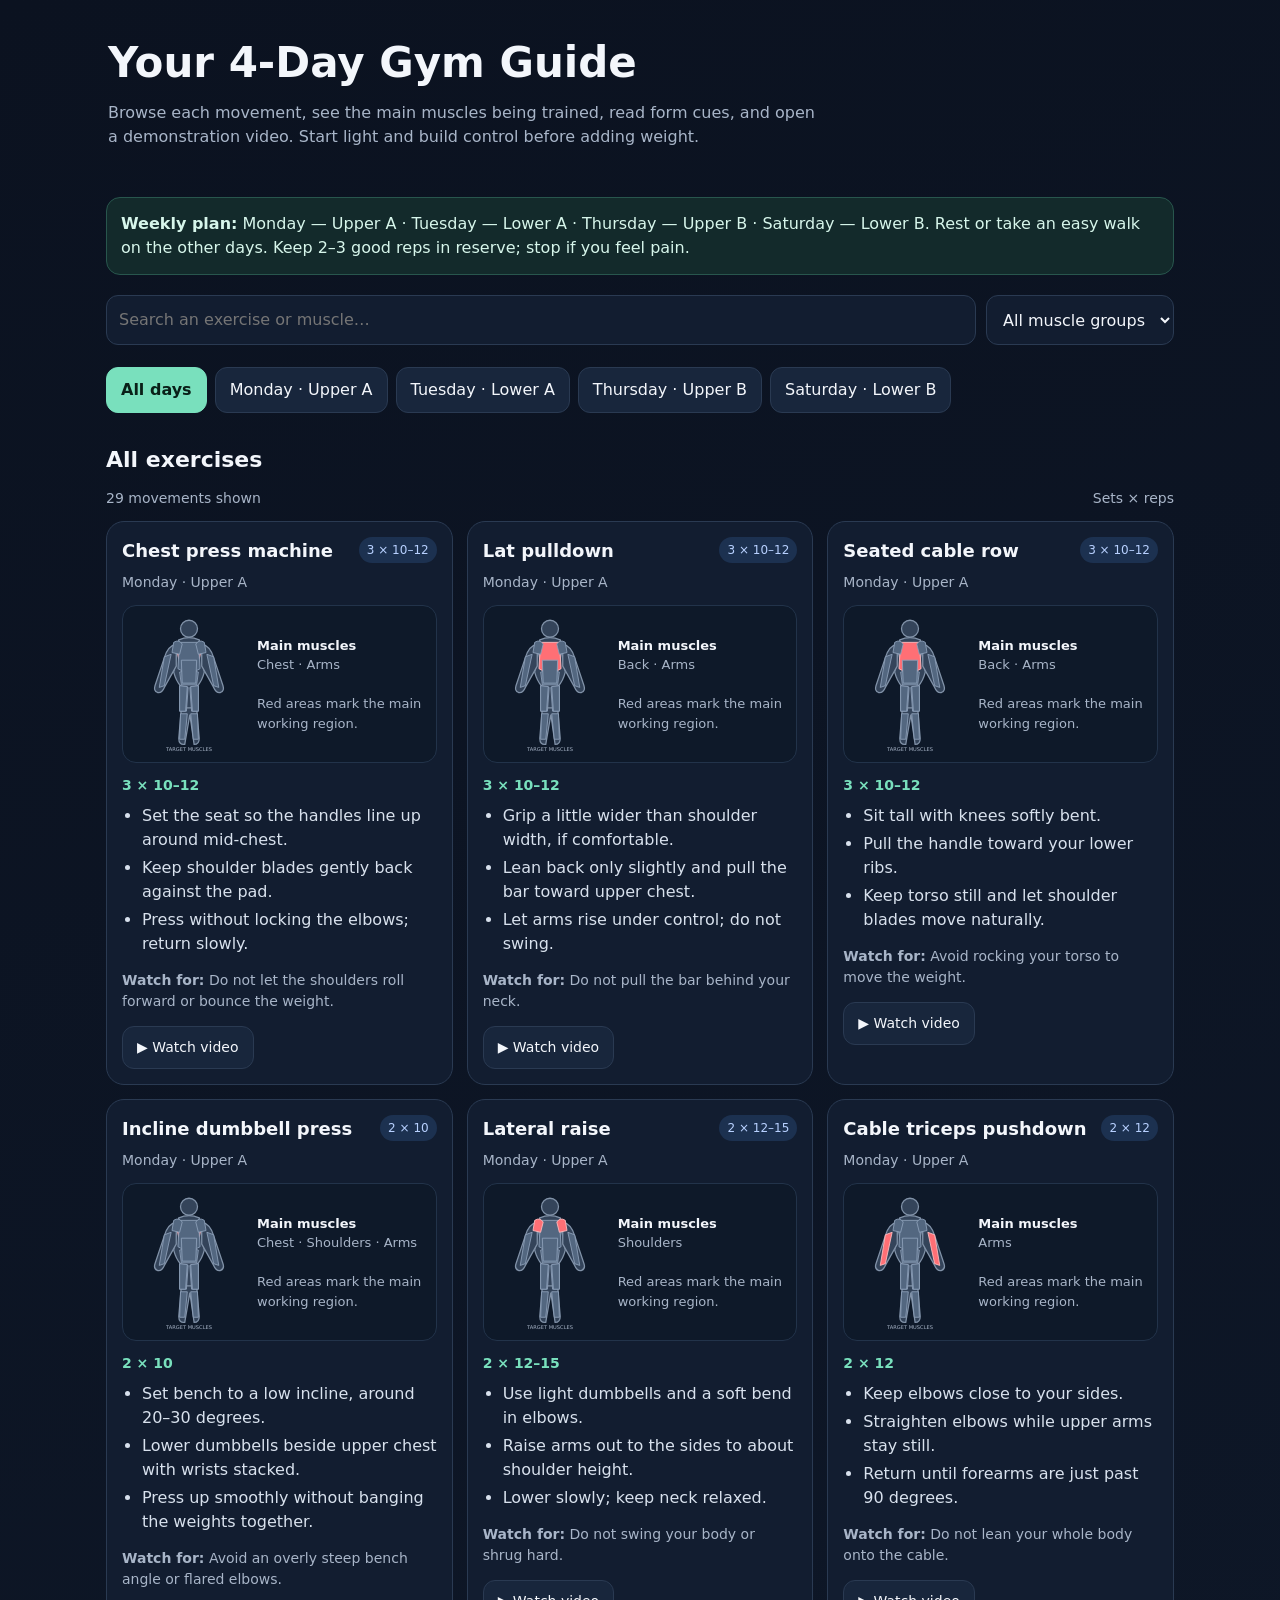
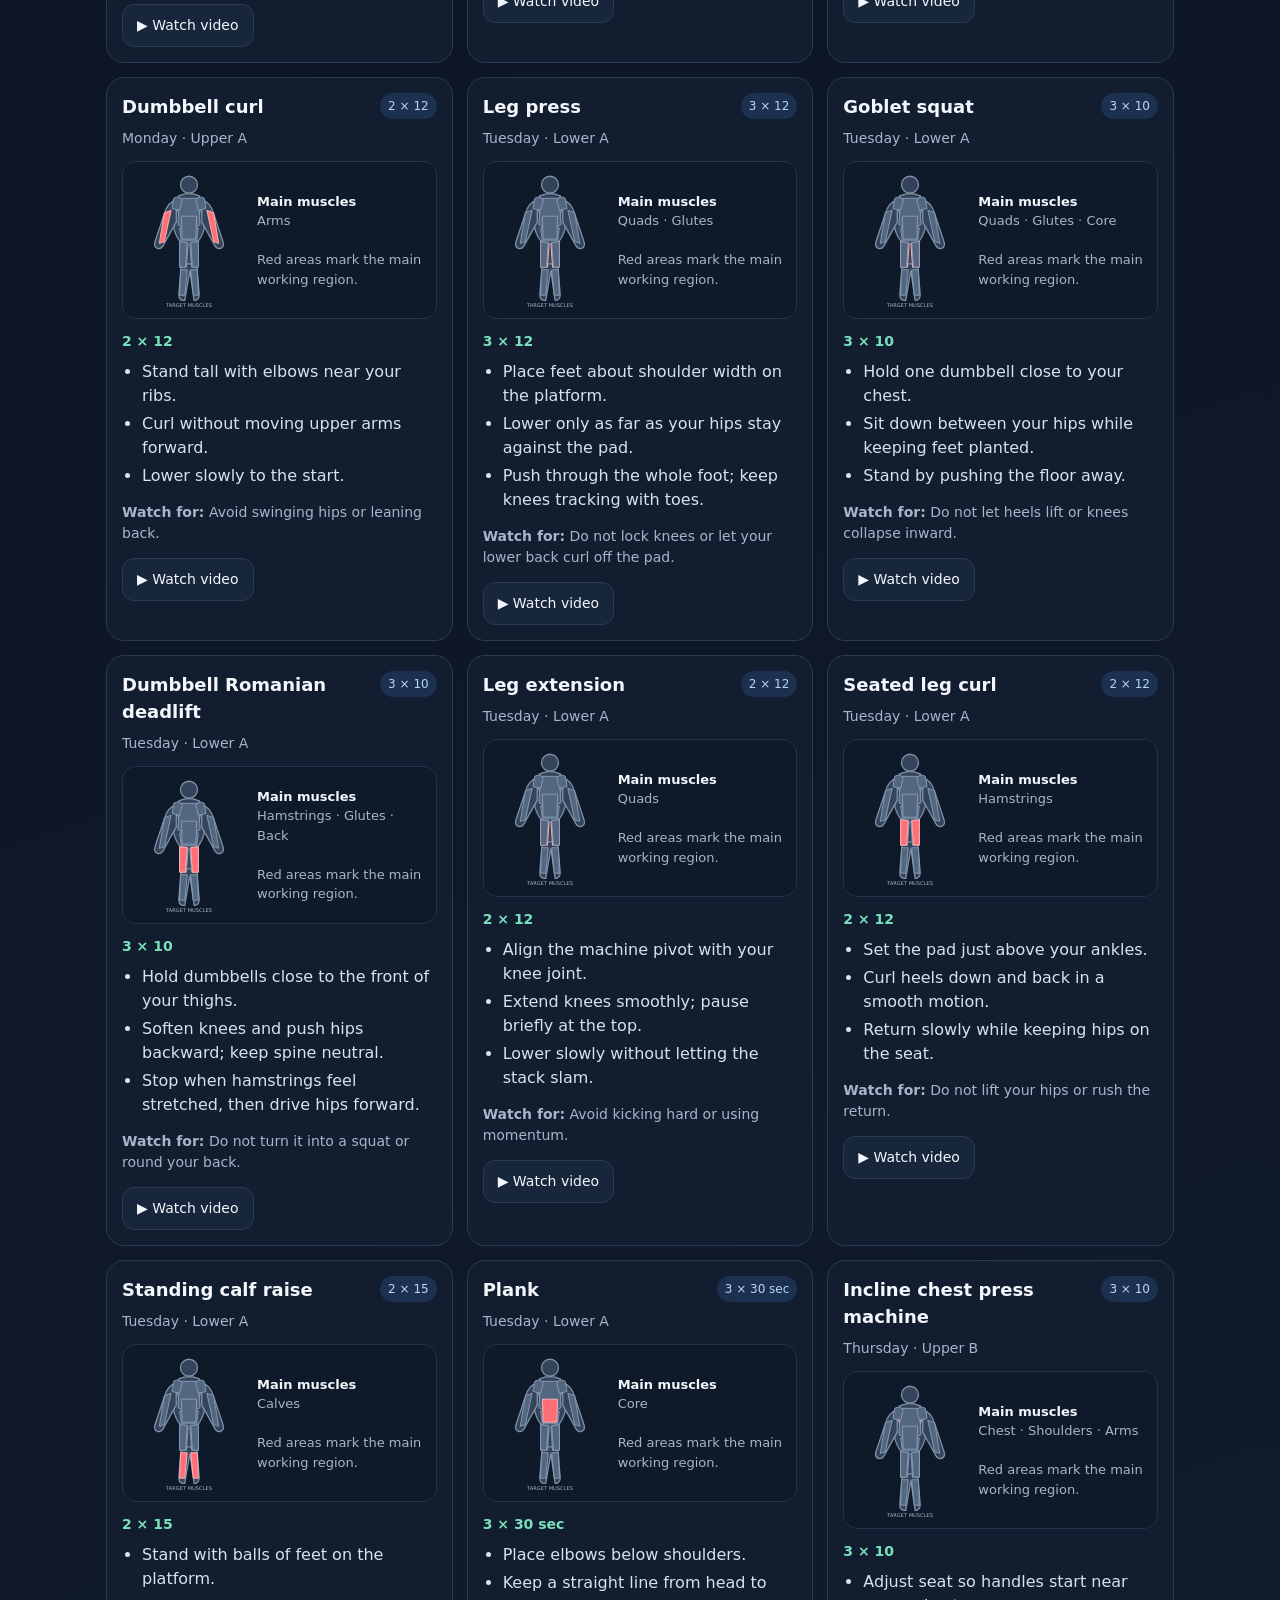
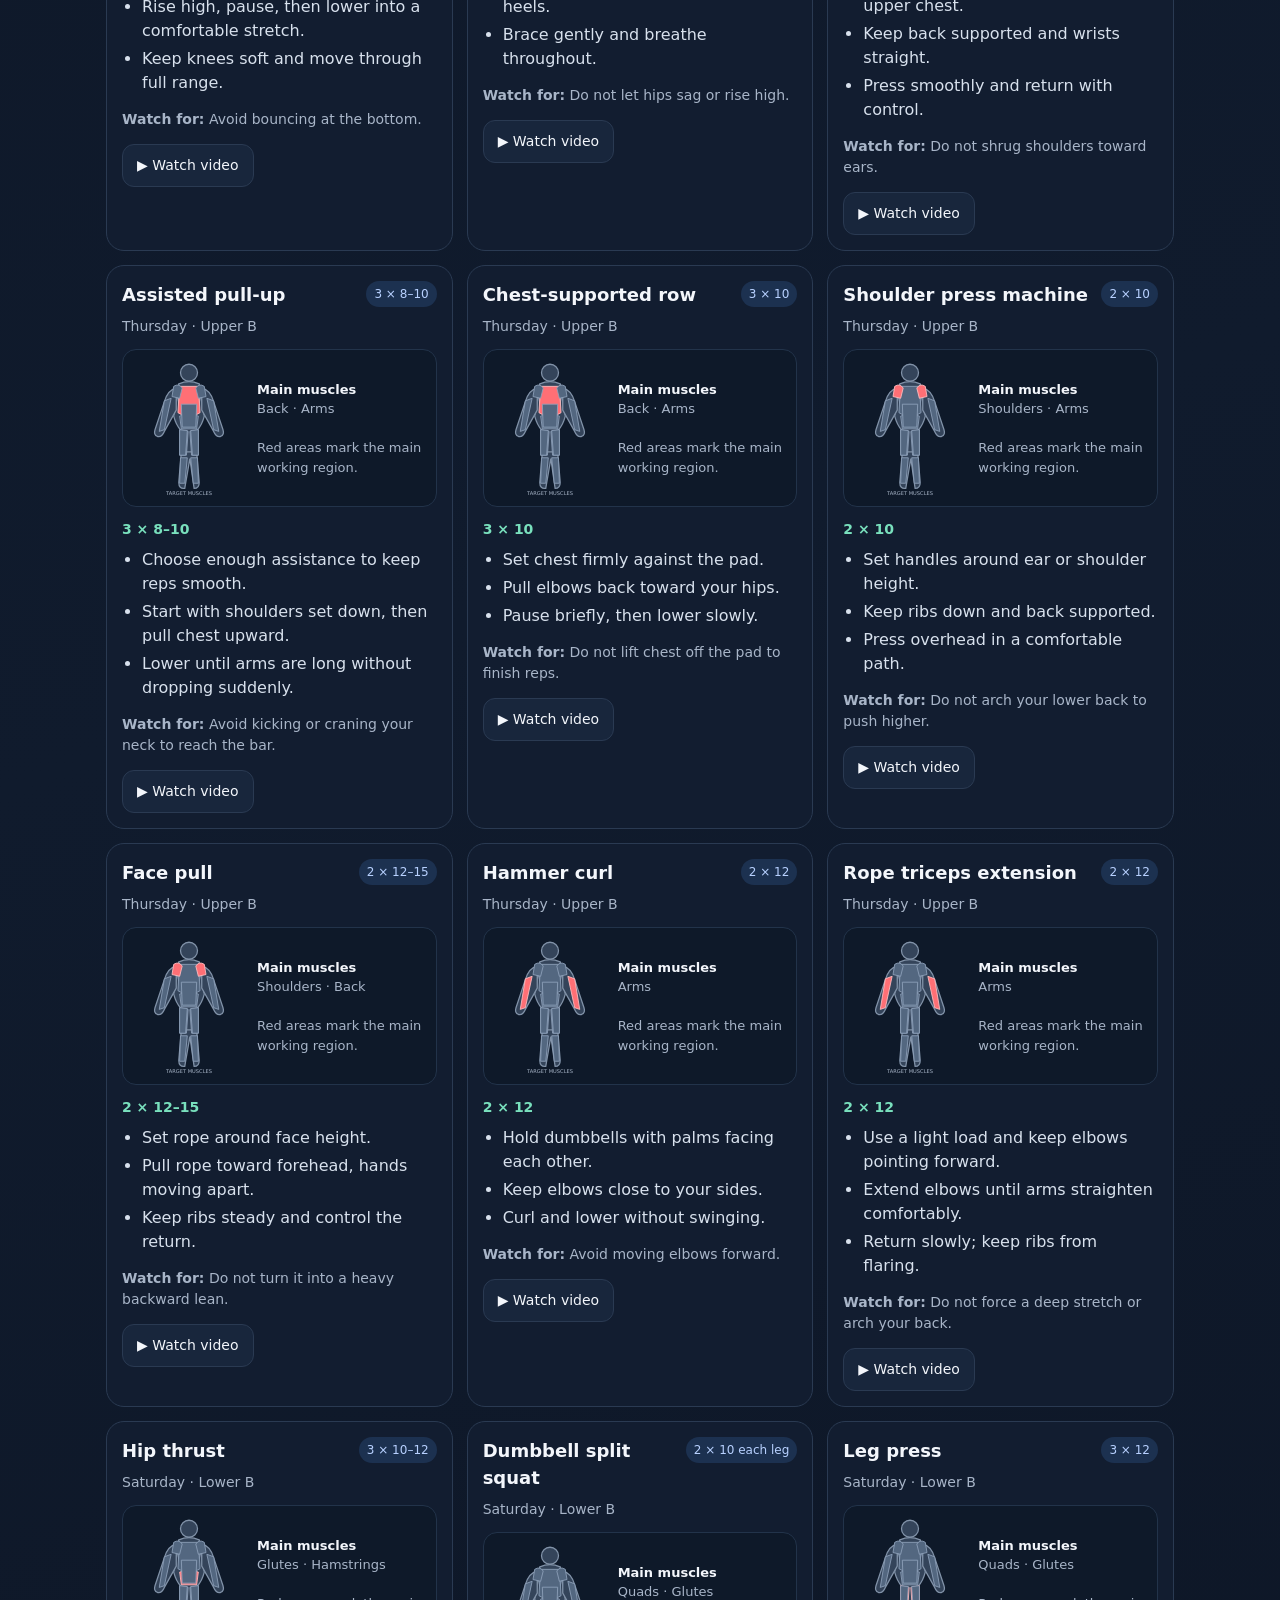
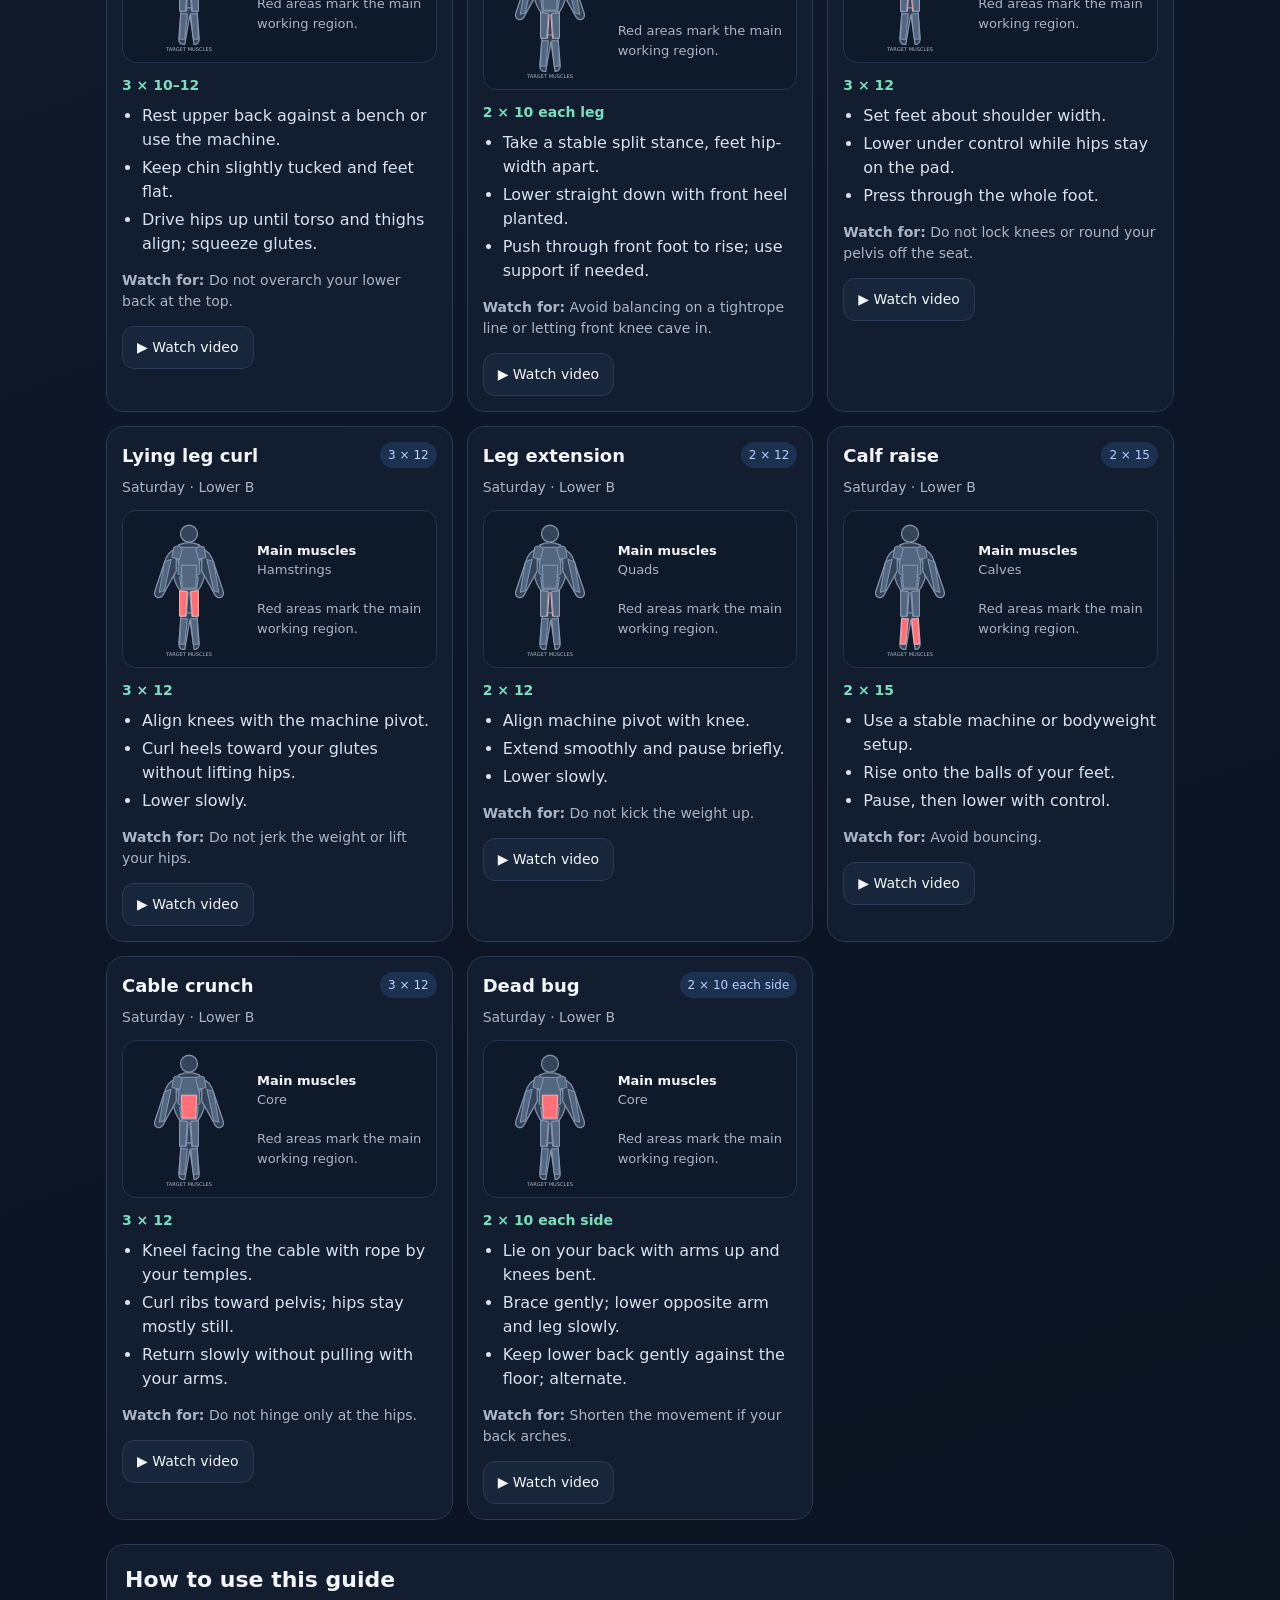
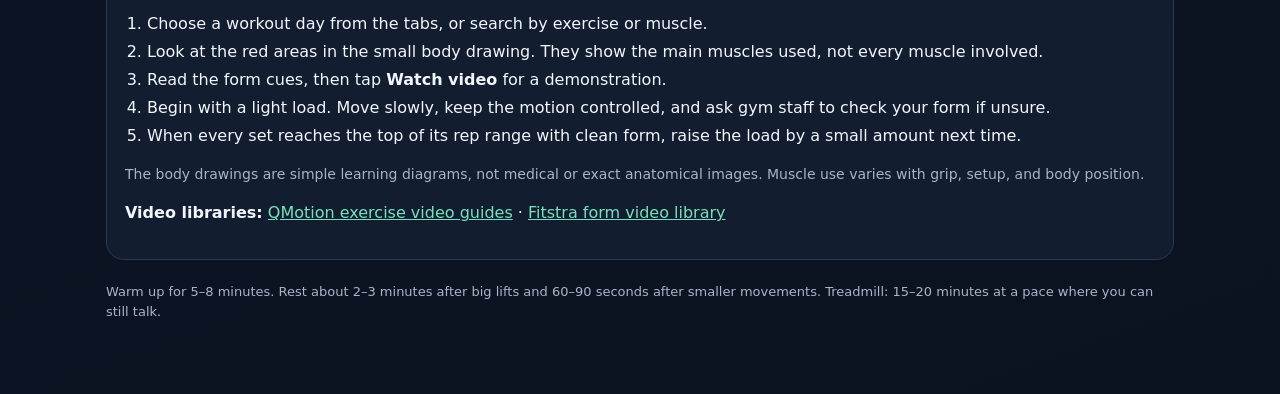
==== gym-guide.html @ f715f6a8 "Expand Orion Budget into Orion Life" ====
<!doctype html>
<html lang="en">
<head>
<meta charset="utf-8">
<meta name="viewport" content="width=device-width, initial-scale=1, viewport-fit=cover">
<meta name="theme-color" content="#111827">
<title>Gym Guide — 4 Day Plan</title>
<style>
:root{--bg:#0b1220;--panel:#121d30;--panel2:#18263c;--text:#f3f6fb;--muted:#a8b5c8;--line:#2a3a52;--accent:#79e0bd;--hot:#ff6f75;--blue:#8db7ff}
*{box-sizing:border-box}body{margin:0;background:linear-gradient(160deg,#0b1220,#101b2d 55%,#0b1220);color:var(--text);font:16px/1.5 system-ui,-apple-system,Segoe UI,Roboto,sans-serif}
header{padding:28px 18px 18px;max-width:1100px;margin:auto}h1{font-size:clamp(28px,6vw,42px);line-height:1.08;margin:0 0 10px}h2{font-size:22px;margin:0 0 12px}h3{font-size:18px;margin:0 0 8px}.sub{color:var(--muted);max-width:720px}
main{max-width:1100px;margin:auto;padding:0 16px 60px}.toolbar{display:flex;gap:10px;flex-wrap:wrap;margin:18px 0}.toolbar input,.toolbar select{background:var(--panel);border:1px solid var(--line);color:var(--text);border-radius:12px;padding:12px;font:inherit;min-width:0}.toolbar input{flex:1;min-width:180px}
.tabs{display:flex;gap:8px;overflow:auto;padding:4px 0 12px}.tab,button,.linkbtn{border:1px solid var(--line);background:var(--panel2);color:var(--text);padding:10px 14px;border-radius:12px;font:inherit;text-decoration:none;cursor:pointer;white-space:nowrap}.tab.active{background:var(--accent);color:#092018;border-color:var(--accent);font-weight:700}
.notice{background:#132a2b;border:1px solid #28564d;border-radius:14px;padding:14px;color:#d7f6eb;margin:14px 0 20px}.dayhead{display:flex;justify-content:space-between;gap:12px;align-items:end;margin:18px 0 12px}.muted{color:var(--muted);font-size:14px}.grid{display:grid;grid-template-columns:repeat(auto-fit,minmax(min(100%,310px),1fr));gap:14px}
.card{background:var(--panel);border:1px solid var(--line);border-radius:18px;padding:15px;min-width:0}.cardtop{display:flex;justify-content:space-between;gap:10px;align-items:start}.tag{font-size:12px;color:#b8d1ff;background:#1c3150;padding:4px 8px;border-radius:99px;white-space:nowrap}
.anatomy{display:flex;gap:12px;align-items:center;background:#0e1929;border:1px solid #22334a;border-radius:14px;padding:10px;margin:12px 0}.anatomy svg{width:104px;height:136px;flex:none}.anatomy p{font-size:13px;color:var(--muted);margin:0}.anatomy b{color:var(--text)}
figure{margin:0}.bodyshape{fill:#34445a;stroke:#8192a8;stroke-width:1.5}.muscle{fill:#536780;stroke:#8fa2bb;stroke-width:1}.muscle.on{fill:var(--hot);stroke:#ffc0c2}
ul{padding-left:20px;margin:8px 0;color:#d8e1ed}li{margin:4px 0}.prescription{color:var(--accent);font-weight:700;font-size:14px}.actions{display:flex;gap:8px;flex-wrap:wrap;margin-top:12px}.actions a{font-size:14px}.howto{background:var(--panel);border:1px solid var(--line);padding:18px;border-radius:18px;margin-top:24px}.howto ol{padding-left:22px}.howto a{color:var(--accent)}.footer{color:var(--muted);font-size:13px;margin-top:22px}
.hidden{display:none!important}
@media(min-width:760px){header{padding-top:40px}.anatomy svg{width:112px}}
</style>
</head>
<body>
<header>
  <h1>Your 4-Day Gym Guide</h1>
  <p class="sub">Browse each movement, see the main muscles being trained, read form cues, and open a demonstration video. Start light and build control before adding weight.</p>
</header>
<main>
  <div class="notice"><b>Weekly plan:</b> Monday — Upper A · Tuesday — Lower A · Thursday — Upper B · Saturday — Lower B. Rest or take an easy walk on the other days. Keep 2–3 good reps in reserve; stop if you feel pain.</div>
  <div class="toolbar">
    <input id="search" type="search" placeholder="Search an exercise or muscle…" aria-label="Search exercises">
    <select id="muscle" aria-label="Filter by muscle">
      <option value="all">All muscle groups</option><option>Chest</option><option>Back</option><option>Shoulders</option><option>Arms</option><option>Quads</option><option>Glutes</option><option>Hamstrings</option><option>Core</option><option>Calves</option>
    </select>
  </div>
  <nav class="tabs" id="tabs" aria-label="Workout days">
    <button class="tab active" data-day="all">All days</button>
    <button class="tab" data-day="Monday">Monday · Upper A</button>
    <button class="tab" data-day="Tuesday">Tuesday · Lower A</button>
    <button class="tab" data-day="Thursday">Thursday · Upper B</button>
    <button class="tab" data-day="Saturday">Saturday · Lower B</button>
  </nav>
  <div class="dayhead"><div><h2 id="listTitle">All exercises</h2><div class="muted" id="count"></div></div><div class="muted">Sets × reps</div></div>
  <section class="grid" id="cards"></section>
  <section class="howto">
    <h2>How to use this guide</h2>
    <ol>
      <li>Choose a workout day from the tabs, or search by exercise or muscle.</li>
      <li>Look at the red areas in the small body drawing. They show the main muscles used, not every muscle involved.</li>
      <li>Read the form cues, then tap <b>Watch video</b> for a demonstration.</li>
      <li>Begin with a light load. Move slowly, keep the motion controlled, and ask gym staff to check your form if unsure.</li>
      <li>When every set reaches the top of its rep range with clean form, raise the load by a small amount next time.</li>
    </ol>
    <p class="muted">The body drawings are simple learning diagrams, not medical or exact anatomical images. Muscle use varies with grip, setup, and body position.</p>
    <p><b>Video libraries:</b> <a href="https://www.qmsu.org/qmotion/guides/" target="_blank" rel="noopener">QMotion exercise video guides</a> · <a href="https://fitstra.com/beginner-program/" target="_blank" rel="noopener">Fitstra form video library</a></p>
  </section>
  <p class="footer">Warm up for 5–8 minutes. Rest about 2–3 minutes after big lifts and 60–90 seconds after smaller movements. Treadmill: 15–20 minutes at a pace where you can still talk.</p>
</main>
<script>
const exercises = [
{day:"Monday",dayName:"Upper A",name:"Chest press machine",sets:"3 × 10–12",muscles:["Chest","Arms"],target:"chest",video:"https://www.youtube.com/results?search_query=chest+press+machine+proper+form",tips:["Set the seat so the handles line up around mid-chest.","Keep shoulder blades gently back against the pad.","Press without locking the elbows; return slowly."],mistake:"Do not let the shoulders roll forward or bounce the weight."},
{day:"Monday",dayName:"Upper A",name:"Lat pulldown",sets:"3 × 10–12",muscles:["Back","Arms"],target:"back",video:"https://www.youtube.com/results?search_query=lat+pulldown+proper+form",tips:["Grip a little wider than shoulder width, if comfortable.","Lean back only slightly and pull the bar toward upper chest.","Let arms rise under control; do not swing."],mistake:"Do not pull the bar behind your neck."},
{day:"Monday",dayName:"Upper A",name:"Seated cable row",sets:"3 × 10–12",muscles:["Back","Arms"],target:"back",video:"https://www.youtube.com/results?search_query=seated+cable+row+proper+form",tips:["Sit tall with knees softly bent.","Pull the handle toward your lower ribs.","Keep torso still and let shoulder blades move naturally."],mistake:"Avoid rocking your torso to move the weight."},
{day:"Monday",dayName:"Upper A",name:"Incline dumbbell press",sets:"2 × 10",muscles:["Chest","Shoulders","Arms"],target:"chest",video:"https://www.youtube.com/results?search_query=incline+dumbbell+press+proper+form",tips:["Set bench to a low incline, around 20–30 degrees.","Lower dumbbells beside upper chest with wrists stacked.","Press up smoothly without banging the weights together."],mistake:"Avoid an overly steep bench angle or flared elbows."},
{day:"Monday",dayName:"Upper A",name:"Lateral raise",sets:"2 × 12–15",muscles:["Shoulders"],target:"shoulders",video:"https://www.youtube.com/results?search_query=dumbbell+lateral+raise+proper+form",tips:["Use light dumbbells and a soft bend in elbows.","Raise arms out to the sides to about shoulder height.","Lower slowly; keep neck relaxed."],mistake:"Do not swing your body or shrug hard."},
{day:"Monday",dayName:"Upper A",name:"Cable triceps pushdown",sets:"2 × 12",muscles:["Arms"],target:"arms",video:"https://www.youtube.com/results?search_query=cable+triceps+pushdown+proper+form",tips:["Keep elbows close to your sides.","Straighten elbows while upper arms stay still.","Return until forearms are just past 90 degrees."],mistake:"Do not lean your whole body onto the cable."},
{day:"Monday",dayName:"Upper A",name:"Dumbbell curl",sets:"2 × 12",muscles:["Arms"],target:"arms",video:"https://www.youtube.com/results?search_query=dumbbell+bicep+curl+proper+form",tips:["Stand tall with elbows near your ribs.","Curl without moving upper arms forward.","Lower slowly to the start."],mistake:"Avoid swinging hips or leaning back."},
{day:"Tuesday",dayName:"Lower A",name:"Leg press",sets:"3 × 12",muscles:["Quads","Glutes"],target:"quads",video:"https://www.youtube.com/results?search_query=leg+press+machine+proper+form",tips:["Place feet about shoulder width on the platform.","Lower only as far as your hips stay against the pad.","Push through the whole foot; keep knees tracking with toes."],mistake:"Do not lock knees or let your lower back curl off the pad."},
{day:"Tuesday",dayName:"Lower A",name:"Goblet squat",sets:"3 × 10",muscles:["Quads","Glutes","Core"],target:"quads",video:"https://www.youtube.com/results?search_query=goblet+squat+proper+form",tips:["Hold one dumbbell close to your chest.","Sit down between your hips while keeping feet planted.","Stand by pushing the floor away."],mistake:"Do not let heels lift or knees collapse inward."},
{day:"Tuesday",dayName:"Lower A",name:"Dumbbell Romanian deadlift",sets:"3 × 10",muscles:["Hamstrings","Glutes","Back"],target:"hamstrings",video:"https://www.youtube.com/results?search_query=dumbbell+romanian+deadlift+proper+form",tips:["Hold dumbbells close to the front of your thighs.","Soften knees and push hips backward; keep spine neutral.","Stop when hamstrings feel stretched, then drive hips forward."],mistake:"Do not turn it into a squat or round your back."},
{day:"Tuesday",dayName:"Lower A",name:"Leg extension",sets:"2 × 12",muscles:["Quads"],target:"quads",video:"https://www.youtube.com/results?search_query=leg+extension+machine+proper+form",tips:["Align the machine pivot with your knee joint.","Extend knees smoothly; pause briefly at the top.","Lower slowly without letting the stack slam."],mistake:"Avoid kicking hard or using momentum."},
{day:"Tuesday",dayName:"Lower A",name:"Seated leg curl",sets:"2 × 12",muscles:["Hamstrings"],target:"hamstrings",video:"https://www.youtube.com/results?search_query=seated+leg+curl+proper+form",tips:["Set the pad just above your ankles.","Curl heels down and back in a smooth motion.","Return slowly while keeping hips on the seat."],mistake:"Do not lift your hips or rush the return."},
{day:"Tuesday",dayName:"Lower A",name:"Standing calf raise",sets:"2 × 15",muscles:["Calves"],target:"calves",video:"https://www.youtube.com/results?search_query=standing+calf+raise+proper+form",tips:["Stand with balls of feet on the platform.","Rise high, pause, then lower into a comfortable stretch.","Keep knees soft and move through full range."],mistake:"Avoid bouncing at the bottom."},
{day:"Tuesday",dayName:"Lower A",name:"Plank",sets:"3 × 30 sec",muscles:["Core"],target:"core",video:"https://www.youtube.com/results?search_query=forearm+plank+proper+form",tips:["Place elbows below shoulders.","Keep a straight line from head to heels.","Brace gently and breathe throughout."],mistake:"Do not let hips sag or rise high."},
{day:"Thursday",dayName:"Upper B",name:"Incline chest press machine",sets:"3 × 10",muscles:["Chest","Shoulders","Arms"],target:"chest",video:"https://www.youtube.com/results?search_query=incline+chest+press+machine+proper+form",tips:["Adjust seat so handles start near upper chest.","Keep back supported and wrists straight.","Press smoothly and return with control."],mistake:"Do not shrug shoulders toward ears."},
{day:"Thursday",dayName:"Upper B",name:"Assisted pull-up",sets:"3 × 8–10",muscles:["Back","Arms"],target:"back",video:"https://www.youtube.com/results?search_query=assisted+pull+up+machine+proper+form",tips:["Choose enough assistance to keep reps smooth.","Start with shoulders set down, then pull chest upward.","Lower until arms are long without dropping suddenly."],mistake:"Avoid kicking or craning your neck to reach the bar."},
{day:"Thursday",dayName:"Upper B",name:"Chest-supported row",sets:"3 × 10",muscles:["Back","Arms"],target:"back",video:"https://www.youtube.com/results?search_query=chest+supported+row+proper+form",tips:["Set chest firmly against the pad.","Pull elbows back toward your hips.","Pause briefly, then lower slowly."],mistake:"Do not lift chest off the pad to finish reps."},
{day:"Thursday",dayName:"Upper B",name:"Shoulder press machine",sets:"2 × 10",muscles:["Shoulders","Arms"],target:"shoulders",video:"https://www.youtube.com/results?search_query=shoulder+press+machine+proper+form",tips:["Set handles around ear or shoulder height.","Keep ribs down and back supported.","Press overhead in a comfortable path."],mistake:"Do not arch your lower back to push higher."},
{day:"Thursday",dayName:"Upper B",name:"Face pull",sets:"2 × 12–15",muscles:["Shoulders","Back"],target:"shoulders",video:"https://www.youtube.com/results?search_query=cable+face+pull+proper+form",tips:["Set rope around face height.","Pull rope toward forehead, hands moving apart.","Keep ribs steady and control the return."],mistake:"Do not turn it into a heavy backward lean."},
{day:"Thursday",dayName:"Upper B",name:"Hammer curl",sets:"2 × 12",muscles:["Arms"],target:"arms",video:"https://www.youtube.com/results?search_query=dumbbell+hammer+curl+proper+form",tips:["Hold dumbbells with palms facing each other.","Keep elbows close to your sides.","Curl and lower without swinging."],mistake:"Avoid moving elbows forward."},
{day:"Thursday",dayName:"Upper B",name:"Rope triceps extension",sets:"2 × 12",muscles:["Arms"],target:"arms",video:"https://www.youtube.com/results?search_query=overhead+rope+triceps+extension+proper+form",tips:["Use a light load and keep elbows pointing forward.","Extend elbows until arms straighten comfortably.","Return slowly; keep ribs from flaring."],mistake:"Do not force a deep stretch or arch your back."},
{day:"Saturday",dayName:"Lower B",name:"Hip thrust",sets:"3 × 10–12",muscles:["Glutes","Hamstrings"],target:"glutes",video:"https://www.youtube.com/results?search_query=hip+thrust+proper+form",tips:["Rest upper back against a bench or use the machine.","Keep chin slightly tucked and feet flat.","Drive hips up until torso and thighs align; squeeze glutes."],mistake:"Do not overarch your lower back at the top."},
{day:"Saturday",dayName:"Lower B",name:"Dumbbell split squat",sets:"2 × 10 each leg",muscles:["Quads","Glutes"],target:"quads",video:"https://www.youtube.com/results?search_query=dumbbell+split+squat+proper+form",tips:["Take a stable split stance, feet hip-width apart.","Lower straight down with front heel planted.","Push through front foot to rise; use support if needed."],mistake:"Avoid balancing on a tightrope line or letting front knee cave in."},
{day:"Saturday",dayName:"Lower B",name:"Leg press",sets:"3 × 12",muscles:["Quads","Glutes"],target:"quads",video:"https://www.youtube.com/results?search_query=leg+press+machine+proper+form",tips:["Set feet about shoulder width.","Lower under control while hips stay on the pad.","Press through the whole foot."],mistake:"Do not lock knees or round your pelvis off the seat."},
{day:"Saturday",dayName:"Lower B",name:"Lying leg curl",sets:"3 × 12",muscles:["Hamstrings"],target:"hamstrings",video:"https://www.youtube.com/results?search_query=lying+leg+curl+proper+form",tips:["Align knees with the machine pivot.","Curl heels toward your glutes without lifting hips.","Lower slowly."],mistake:"Do not jerk the weight or lift your hips."},
{day:"Saturday",dayName:"Lower B",name:"Leg extension",sets:"2 × 12",muscles:["Quads"],target:"quads",video:"https://www.youtube.com/results?search_query=leg+extension+machine+proper+form",tips:["Align machine pivot with knee.","Extend smoothly and pause briefly.","Lower slowly."],mistake:"Do not kick the weight up."},
{day:"Saturday",dayName:"Lower B",name:"Calf raise",sets:"2 × 15",muscles:["Calves"],target:"calves",video:"https://www.youtube.com/results?search_query=calf+raise+proper+form",tips:["Use a stable machine or bodyweight setup.","Rise onto the balls of your feet.","Pause, then lower with control."],mistake:"Avoid bouncing."},
{day:"Saturday",dayName:"Lower B",name:"Cable crunch",sets:"3 × 12",muscles:["Core"],target:"core",video:"https://www.youtube.com/results?search_query=cable+crunch+proper+form",tips:["Kneel facing the cable with rope by your temples.","Curl ribs toward pelvis; hips stay mostly still.","Return slowly without pulling with your arms."],mistake:"Do not hinge only at the hips."},
{day:"Saturday",dayName:"Lower B",name:"Dead bug",sets:"2 × 10 each side",muscles:["Core"],target:"core",video:"https://www.youtube.com/results?search_query=dead+bug+exercise+proper+form",tips:["Lie on your back with arms up and knees bent.","Brace gently; lower opposite arm and leg slowly.","Keep lower back gently against the floor; alternate."],mistake:"Shorten the movement if your back arches."}
];
function anatomy(target){
 const map={chest:["chest"],back:["back"],shoulders:["shoulders"],arms:["arms"],quads:["quads"],glutes:["glutes"],hamstrings:["hamstrings"],core:["core"],calves:["calves"]};
 const active=map[target]||[];
 const part=(name,d)=>`<path class="muscle ${active.includes(name)?'on':''}" d="${d}"/>`;
 return `<svg viewBox="0 0 120 160" role="img" aria-label="${target} muscle diagram">
 <circle class="bodyshape" cx="60" cy="15" r="10"/>
 <path class="bodyshape" d="M48 28 Q60 23 72 28 L78 66 Q75 77 70 82 L69 111 L51 111 L50 82 Q45 77 42 66Z"/>
 <path class="bodyshape" d="M45 33 Q35 35 31 49 L20 82 Q18 88 23 90 Q28 91 31 84 L45 59Z M75 33 Q85 35 89 49 L100 82 Q102 88 97 90 Q92 91 89 84 L75 59Z"/>
 <path class="bodyshape" d="M51 108 L69 108 L72 144 Q72 151 66 151 L61 116 L55 151 Q48 152 48 144Z"/>
 ${part("chest","M45 37 Q60 31 75 37 L72 51 Q60 56 48 51Z")}
 ${part("back","M49 31 L71 31 L73 62 L60 69 L47 62Z")}
 ${part("shoulders","M42 31 Q48 27 52 33 L49 45 L40 43Z M68 33 Q72 27 78 31 L80 43 L71 45Z")}
 ${part("arms","M31 48 L39 45 L31 82 L25 84Z M81 45 L89 48 L95 84 L89 82Z")}
 ${part("quads","M49 82 L59 84 L57 112 L49 112Z M61 84 L71 82 L71 112 L63 112Z")}
 ${part("glutes","M49 66 Q60 62 71 66 L69 81 L51 81Z")}
 ${part("hamstrings","M49 82 L58 83 L56 112 L49 112Z M62 83 L71 82 L71 112 L64 112Z")}
 ${part("core","M51 52 L69 52 L68 79 L52 79Z")}
 ${part("calves","M50 115 L58 115 L55 145 L49 145Z M62 115 L70 115 L71 145 L65 145Z")}
 <text x="60" y="159" fill="#a8b5c8" font-size="6" text-anchor="middle">TARGET MUSCLES</text></svg>`;
}
window.GYM_EXERCISES=exercises;const cards=document.getElementById('cards'),search=document.getElementById('search'),muscle=document.getElementById('muscle'),count=document.getElementById('count'),title=document.getElementById('listTitle');
let activeDay='all';
function render(){
 const q=search.value.trim().toLowerCase(),m=muscle.value;
 const shown=exercises.filter(e=>(activeDay==='all'||e.day===activeDay)&&(!q||(e.name+' '+e.muscles.join(' ')+' '+e.tips.join(' ')).toLowerCase().includes(q))&&(m==='all'||e.muscles.includes(m)));
 title.textContent=activeDay==='all'?'All exercises':({Monday:'Monday · Upper A',Tuesday:'Tuesday · Lower A',Thursday:'Thursday · Upper B',Saturday:'Saturday · Lower B'}[activeDay]);
 count.textContent=shown.length+' movement'+(shown.length===1?'':'s')+' shown';
 cards.innerHTML=shown.map(e=>`<article class="card">
 <div class="cardtop"><div><h3>${e.name}</h3><div class="muted">${e.day} · ${e.dayName}</div></div><span class="tag">${e.sets}</span></div>
 <div class="anatomy">${anatomy(e.target)}<p><b>Main muscles</b><br>${e.muscles.join(' · ')}<br><br>Red areas mark the main working region.</p></div>
 <div class="prescription">${e.sets}</div><ul>${e.tips.map(t=>'<li>'+t+'</li>').join('')}</ul>
 <p class="muted"><b>Watch for:</b> ${e.mistake}</p>
 <div class="actions"><a class="linkbtn" href="${e.video}" target="_blank" rel="noopener">▶ Watch video</a></div>
 </article>`).join('');
 if(!shown.length)cards.innerHTML='<p class="muted">No matching exercise. Try another word or muscle group.</p>';
}
document.querySelectorAll('.tab').forEach(b=>b.addEventListener('click',()=>{document.querySelectorAll('.tab').forEach(x=>x.classList.remove('active'));b.classList.add('active');activeDay=b.dataset.day;render()}));
search.addEventListener('input',render);muscle.addEventListener('change',render);render();
</script>
</body></html>
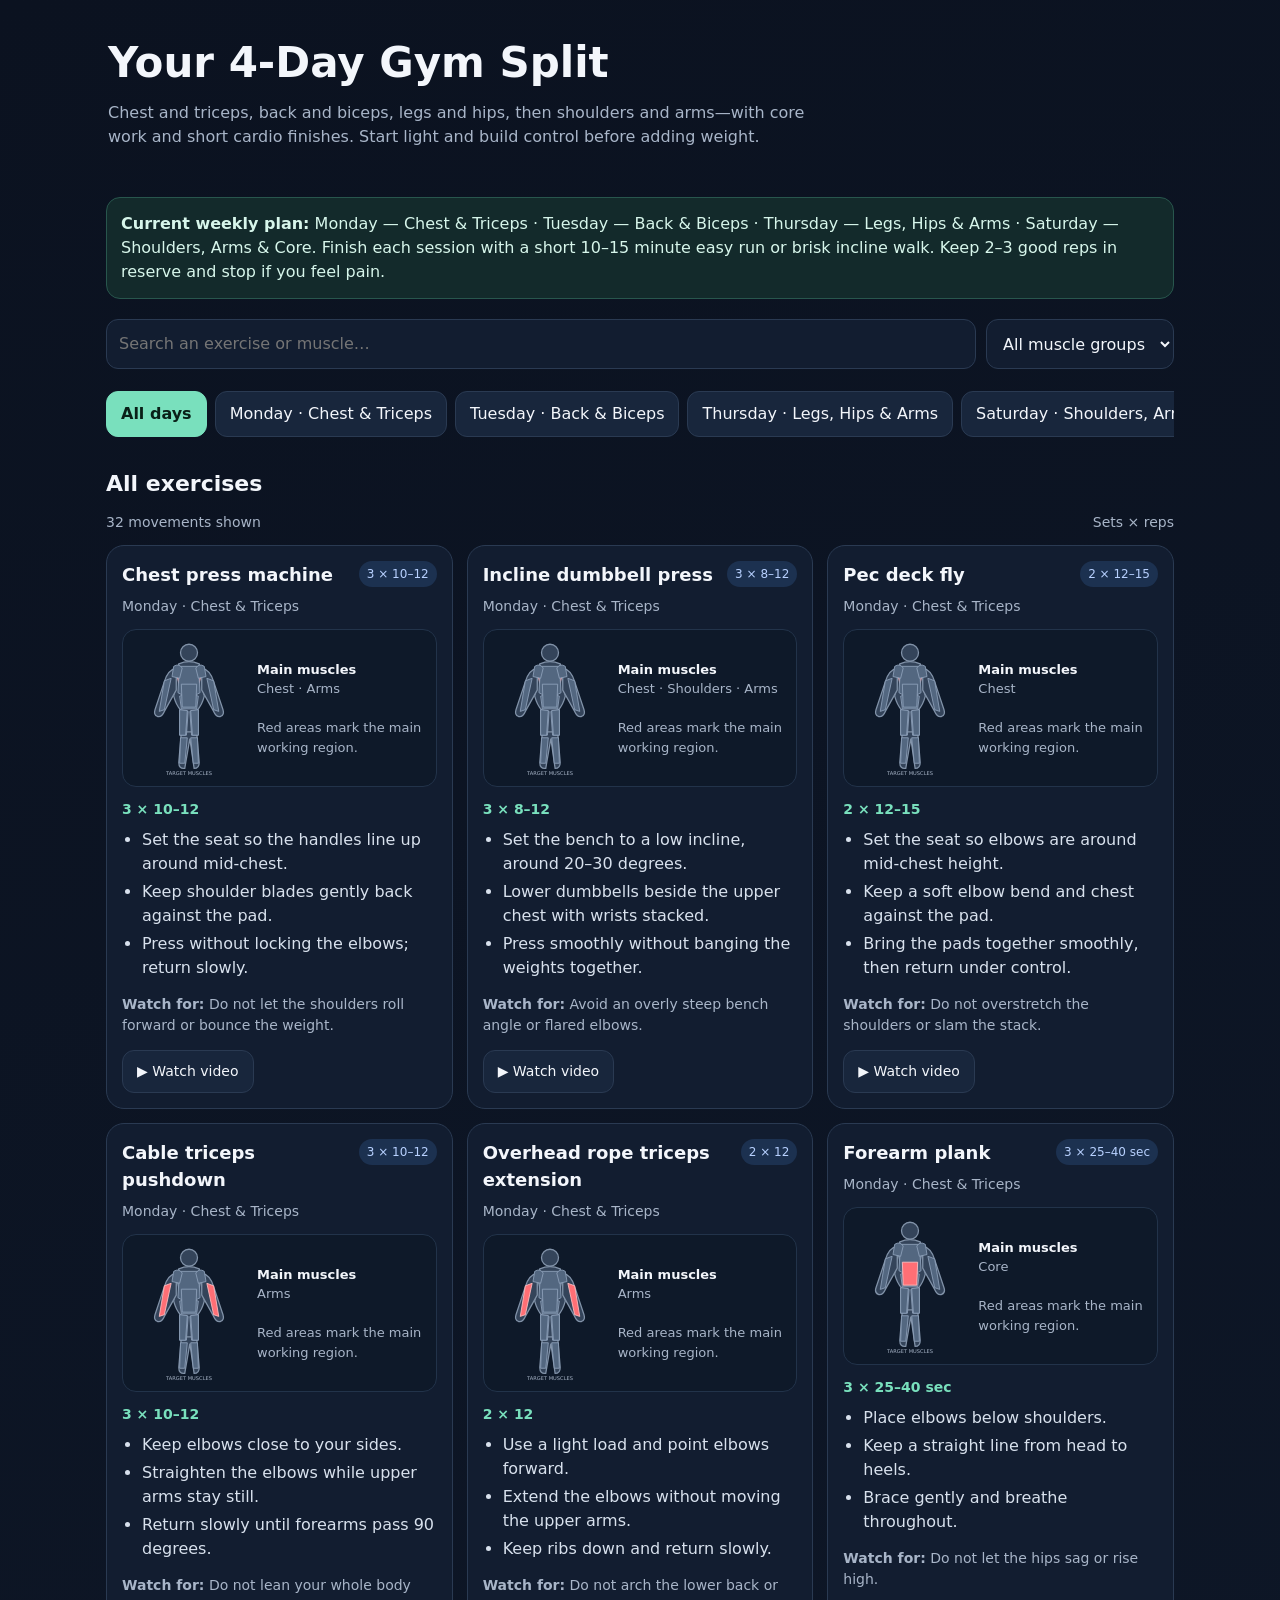
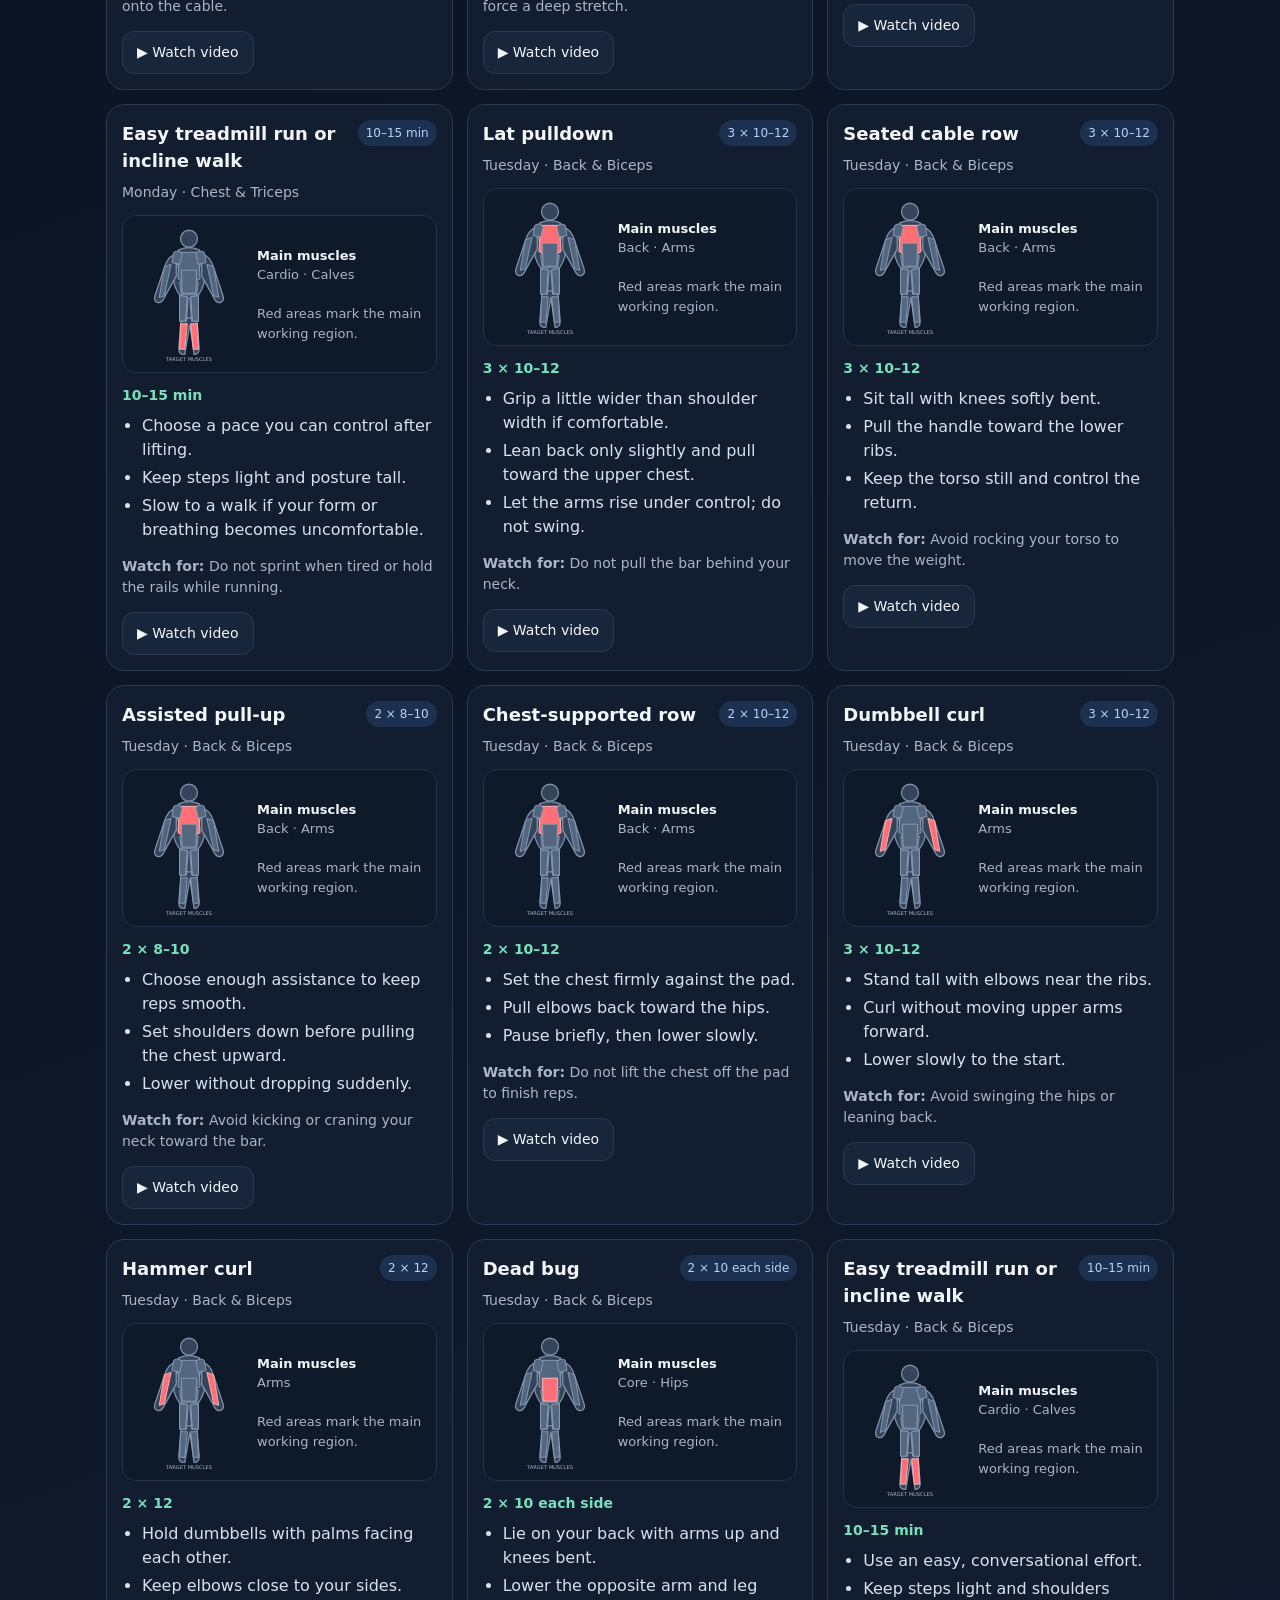
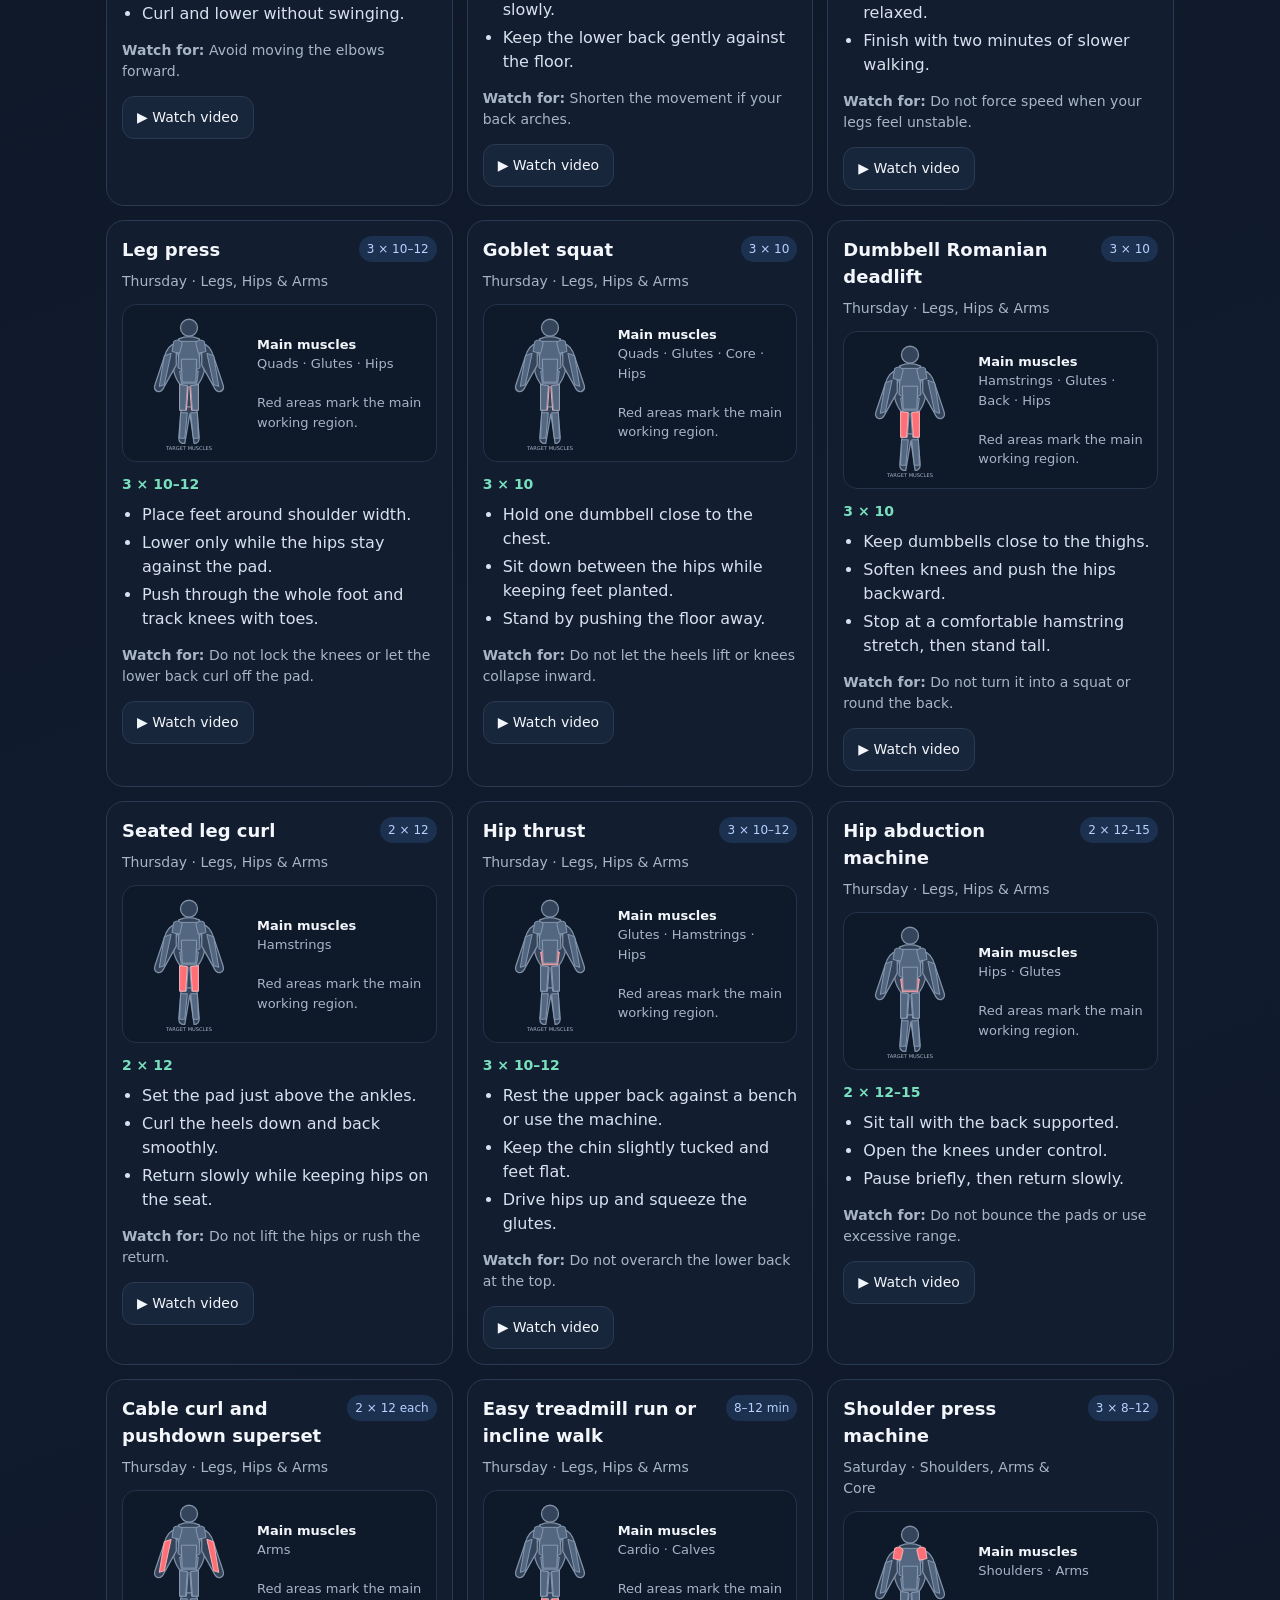
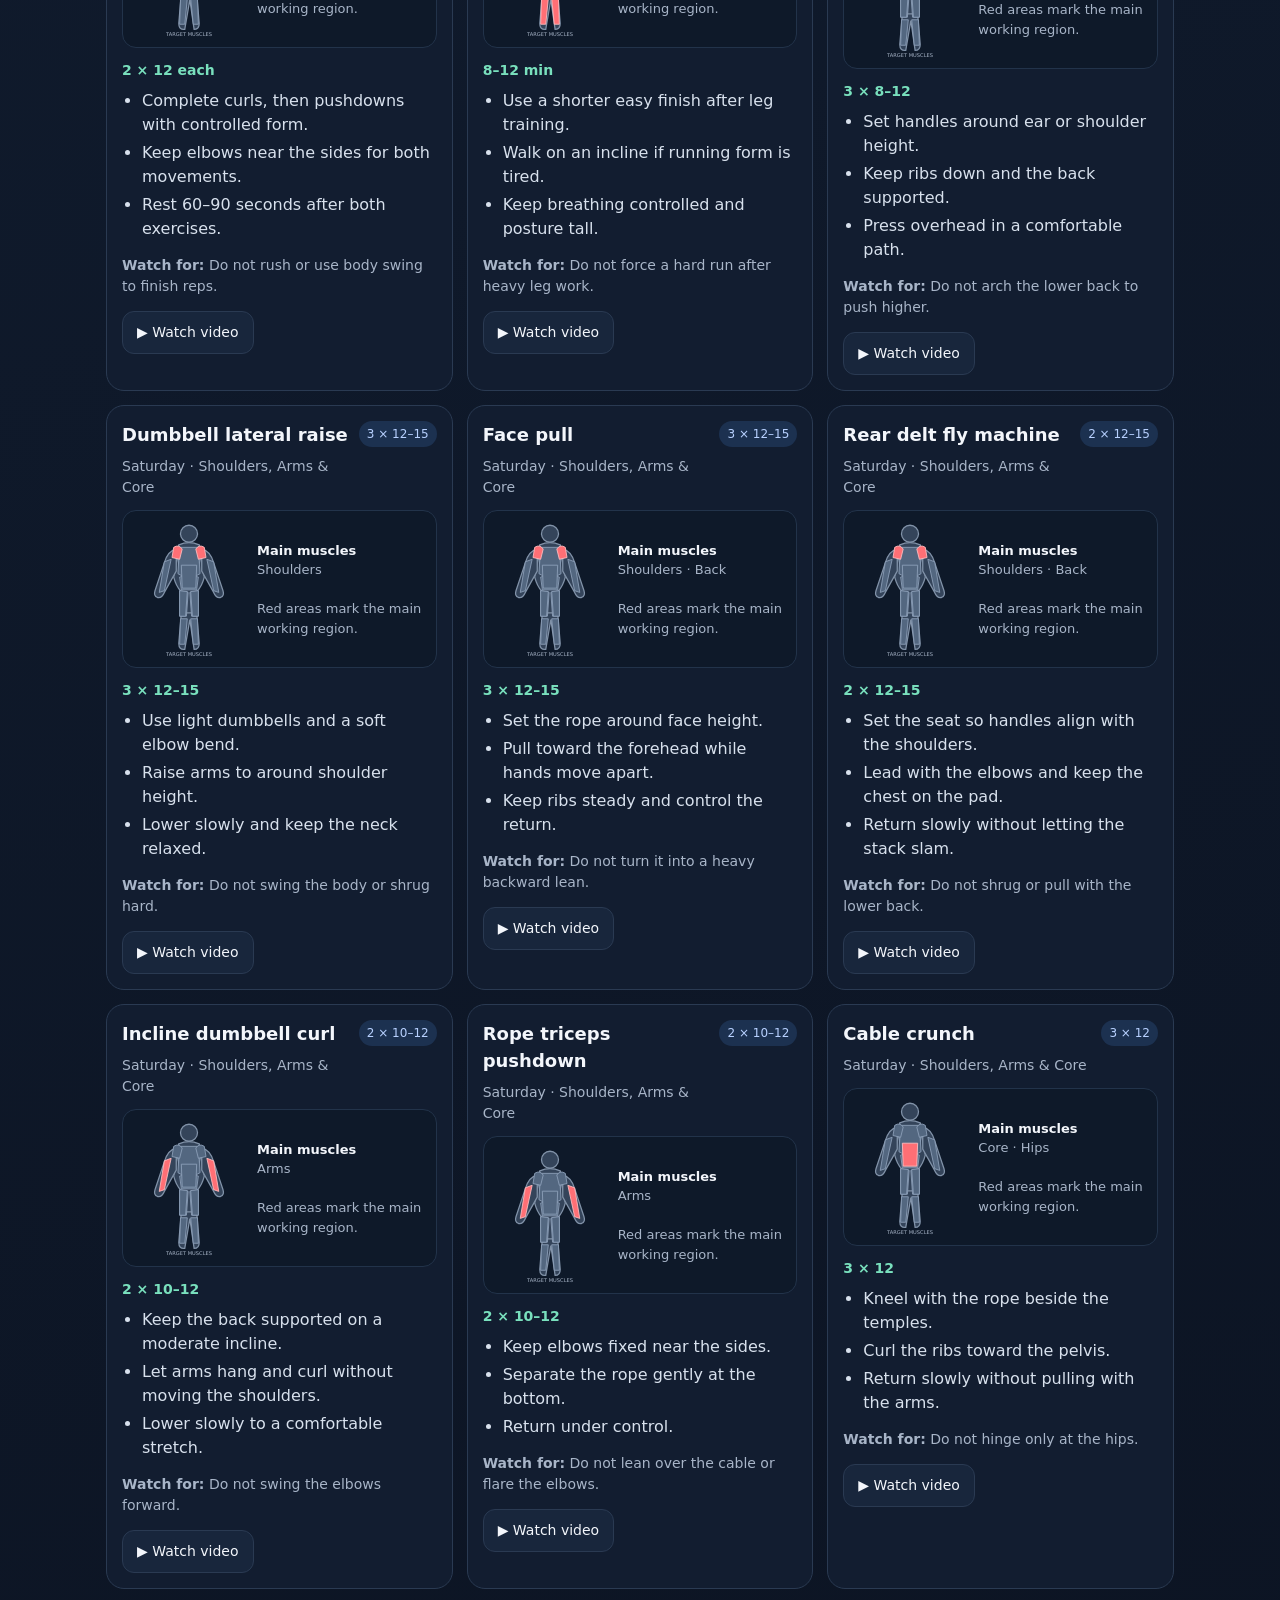
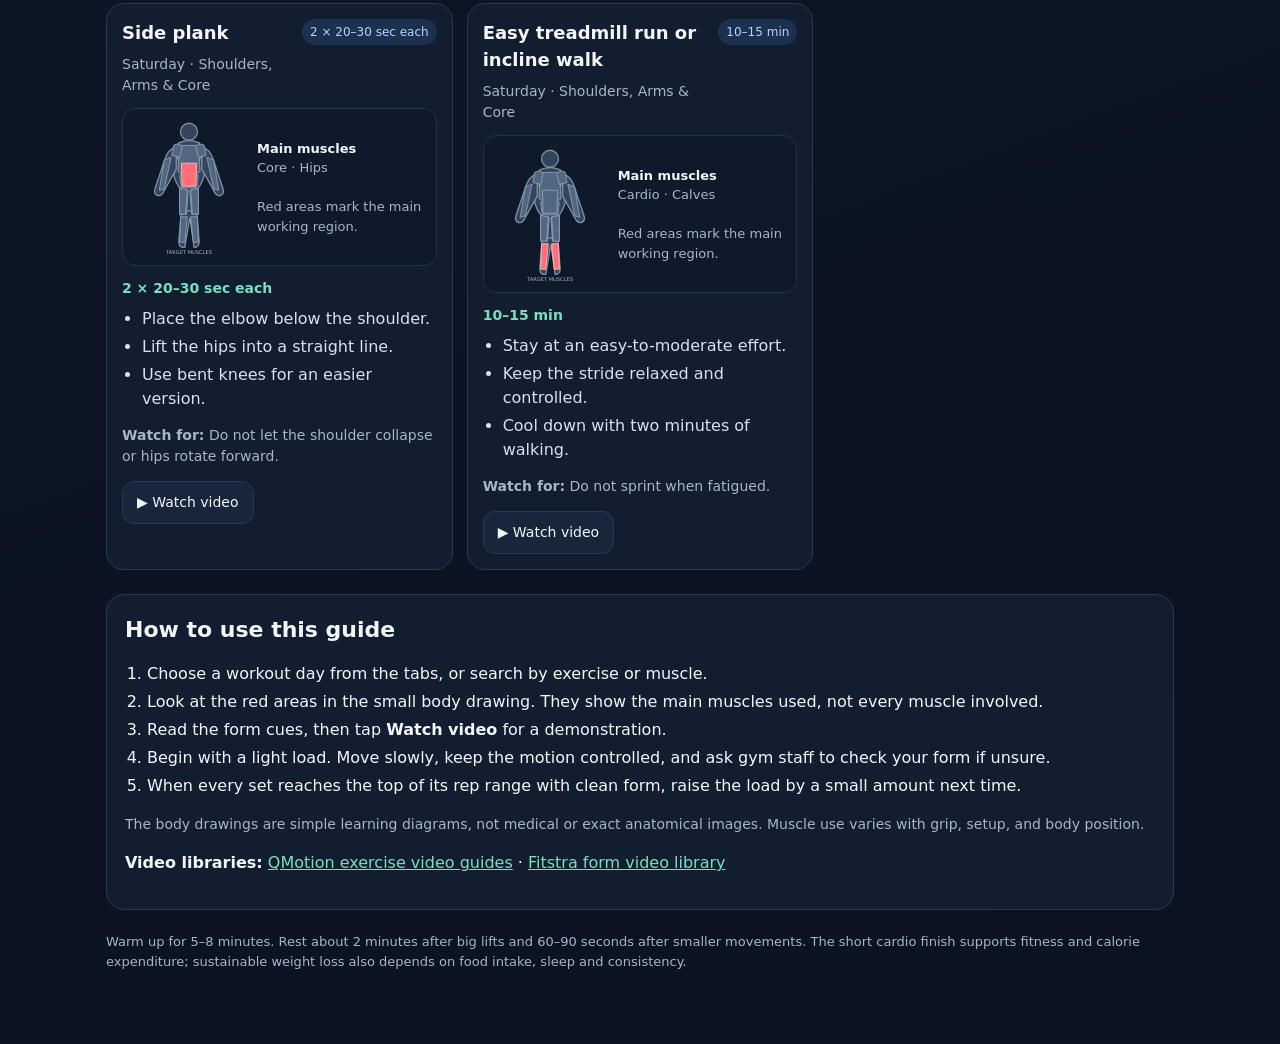
==== commit 127df3be: "Update gym plan to four-day body-part split" ====
--- a/gym-guide.html
+++ b/gym-guide.html
@@ -22,23 +22,23 @@
 </head>
 <body>
 <header>
-  <h1>Your 4-Day Gym Guide</h1>
-  <p class="sub">Browse each movement, see the main muscles being trained, read form cues, and open a demonstration video. Start light and build control before adding weight.</p>
+  <h1>Your 4-Day Gym Split</h1>
+  <p class="sub">Chest and triceps, back and biceps, legs and hips, then shoulders and arms—with core work and short cardio finishes. Start light and build control before adding weight.</p>
 </header>
 <main>
-  <div class="notice"><b>Weekly plan:</b> Monday — Upper A · Tuesday — Lower A · Thursday — Upper B · Saturday — Lower B. Rest or take an easy walk on the other days. Keep 2–3 good reps in reserve; stop if you feel pain.</div>
+  <div class="notice"><b>Current weekly plan:</b> Monday — Chest & Triceps · Tuesday — Back & Biceps · Thursday — Legs, Hips & Arms · Saturday — Shoulders, Arms & Core. Finish each session with a short 10–15 minute easy run or brisk incline walk. Keep 2–3 good reps in reserve and stop if you feel pain.</div>
   <div class="toolbar">
     <input id="search" type="search" placeholder="Search an exercise or muscle…" aria-label="Search exercises">
     <select id="muscle" aria-label="Filter by muscle">
-      <option value="all">All muscle groups</option><option>Chest</option><option>Back</option><option>Shoulders</option><option>Arms</option><option>Quads</option><option>Glutes</option><option>Hamstrings</option><option>Core</option><option>Calves</option>
+      <option value="all">All muscle groups</option><option>Chest</option><option>Back</option><option>Shoulders</option><option>Arms</option><option>Quads</option><option>Glutes</option><option>Hips</option><option>Hamstrings</option><option>Core</option><option>Calves</option><option>Cardio</option>
     </select>
   </div>
   <nav class="tabs" id="tabs" aria-label="Workout days">
     <button class="tab active" data-day="all">All days</button>
-    <button class="tab" data-day="Monday">Monday · Upper A</button>
-    <button class="tab" data-day="Tuesday">Tuesday · Lower A</button>
-    <button class="tab" data-day="Thursday">Thursday · Upper B</button>
-    <button class="tab" data-day="Saturday">Saturday · Lower B</button>
+    <button class="tab" data-day="Monday">Monday · Chest & Triceps</button>
+    <button class="tab" data-day="Tuesday">Tuesday · Back & Biceps</button>
+    <button class="tab" data-day="Thursday">Thursday · Legs, Hips & Arms</button>
+    <button class="tab" data-day="Saturday">Saturday · Shoulders, Arms & Core</button>
   </nav>
   <div class="dayhead"><div><h2 id="listTitle">All exercises</h2><div class="muted" id="count"></div></div><div class="muted">Sets × reps</div></div>
   <section class="grid" id="cards"></section>
@@ -54,39 +54,45 @@
     <p class="muted">The body drawings are simple learning diagrams, not medical or exact anatomical images. Muscle use varies with grip, setup, and body position.</p>
     <p><b>Video libraries:</b> <a href="https://www.qmsu.org/qmotion/guides/" target="_blank" rel="noopener">QMotion exercise video guides</a> · <a href="https://fitstra.com/beginner-program/" target="_blank" rel="noopener">Fitstra form video library</a></p>
   </section>
-  <p class="footer">Warm up for 5–8 minutes. Rest about 2–3 minutes after big lifts and 60–90 seconds after smaller movements. Treadmill: 15–20 minutes at a pace where you can still talk.</p>
+  <p class="footer">Warm up for 5–8 minutes. Rest about 2 minutes after big lifts and 60–90 seconds after smaller movements. The short cardio finish supports fitness and calorie expenditure; sustainable weight loss also depends on food intake, sleep and consistency.</p>
 </main>
 <script>
 const exercises = [
-{day:"Monday",dayName:"Upper A",name:"Chest press machine",sets:"3 × 10–12",muscles:["Chest","Arms"],target:"chest",video:"https://www.youtube.com/results?search_query=chest+press+machine+proper+form",tips:["Set the seat so the handles line up around mid-chest.","Keep shoulder blades gently back against the pad.","Press without locking the elbows; return slowly."],mistake:"Do not let the shoulders roll forward or bounce the weight."},
-{day:"Monday",dayName:"Upper A",name:"Lat pulldown",sets:"3 × 10–12",muscles:["Back","Arms"],target:"back",video:"https://www.youtube.com/results?search_query=lat+pulldown+proper+form",tips:["Grip a little wider than shoulder width, if comfortable.","Lean back only slightly and pull the bar toward upper chest.","Let arms rise under control; do not swing."],mistake:"Do not pull the bar behind your neck."},
-{day:"Monday",dayName:"Upper A",name:"Seated cable row",sets:"3 × 10–12",muscles:["Back","Arms"],target:"back",video:"https://www.youtube.com/results?search_query=seated+cable+row+proper+form",tips:["Sit tall with knees softly bent.","Pull the handle toward your lower ribs.","Keep torso still and let shoulder blades move naturally."],mistake:"Avoid rocking your torso to move the weight."},
-{day:"Monday",dayName:"Upper A",name:"Incline dumbbell press",sets:"2 × 10",muscles:["Chest","Shoulders","Arms"],target:"chest",video:"https://www.youtube.com/results?search_query=incline+dumbbell+press+proper+form",tips:["Set bench to a low incline, around 20–30 degrees.","Lower dumbbells beside upper chest with wrists stacked.","Press up smoothly without banging the weights together."],mistake:"Avoid an overly steep bench angle or flared elbows."},
-{day:"Monday",dayName:"Upper A",name:"Lateral raise",sets:"2 × 12–15",muscles:["Shoulders"],target:"shoulders",video:"https://www.youtube.com/results?search_query=dumbbell+lateral+raise+proper+form",tips:["Use light dumbbells and a soft bend in elbows.","Raise arms out to the sides to about shoulder height.","Lower slowly; keep neck relaxed."],mistake:"Do not swing your body or shrug hard."},
-{day:"Monday",dayName:"Upper A",name:"Cable triceps pushdown",sets:"2 × 12",muscles:["Arms"],target:"arms",video:"https://www.youtube.com/results?search_query=cable+triceps+pushdown+proper+form",tips:["Keep elbows close to your sides.","Straighten elbows while upper arms stay still.","Return until forearms are just past 90 degrees."],mistake:"Do not lean your whole body onto the cable."},
-{day:"Monday",dayName:"Upper A",name:"Dumbbell curl",sets:"2 × 12",muscles:["Arms"],target:"arms",video:"https://www.youtube.com/results?search_query=dumbbell+bicep+curl+proper+form",tips:["Stand tall with elbows near your ribs.","Curl without moving upper arms forward.","Lower slowly to the start."],mistake:"Avoid swinging hips or leaning back."},
-{day:"Tuesday",dayName:"Lower A",name:"Leg press",sets:"3 × 12",muscles:["Quads","Glutes"],target:"quads",video:"https://www.youtube.com/results?search_query=leg+press+machine+proper+form",tips:["Place feet about shoulder width on the platform.","Lower only as far as your hips stay against the pad.","Push through the whole foot; keep knees tracking with toes."],mistake:"Do not lock knees or let your lower back curl off the pad."},
-{day:"Tuesday",dayName:"Lower A",name:"Goblet squat",sets:"3 × 10",muscles:["Quads","Glutes","Core"],target:"quads",video:"https://www.youtube.com/results?search_query=goblet+squat+proper+form",tips:["Hold one dumbbell close to your chest.","Sit down between your hips while keeping feet planted.","Stand by pushing the floor away."],mistake:"Do not let heels lift or knees collapse inward."},
-{day:"Tuesday",dayName:"Lower A",name:"Dumbbell Romanian deadlift",sets:"3 × 10",muscles:["Hamstrings","Glutes","Back"],target:"hamstrings",video:"https://www.youtube.com/results?search_query=dumbbell+romanian+deadlift+proper+form",tips:["Hold dumbbells close to the front of your thighs.","Soften knees and push hips backward; keep spine neutral.","Stop when hamstrings feel stretched, then drive hips forward."],mistake:"Do not turn it into a squat or round your back."},
-{day:"Tuesday",dayName:"Lower A",name:"Leg extension",sets:"2 × 12",muscles:["Quads"],target:"quads",video:"https://www.youtube.com/results?search_query=leg+extension+machine+proper+form",tips:["Align the machine pivot with your knee joint.","Extend knees smoothly; pause briefly at the top.","Lower slowly without letting the stack slam."],mistake:"Avoid kicking hard or using momentum."},
-{day:"Tuesday",dayName:"Lower A",name:"Seated leg curl",sets:"2 × 12",muscles:["Hamstrings"],target:"hamstrings",video:"https://www.youtube.com/results?search_query=seated+leg+curl+proper+form",tips:["Set the pad just above your ankles.","Curl heels down and back in a smooth motion.","Return slowly while keeping hips on the seat."],mistake:"Do not lift your hips or rush the return."},
-{day:"Tuesday",dayName:"Lower A",name:"Standing calf raise",sets:"2 × 15",muscles:["Calves"],target:"calves",video:"https://www.youtube.com/results?search_query=standing+calf+raise+proper+form",tips:["Stand with balls of feet on the platform.","Rise high, pause, then lower into a comfortable stretch.","Keep knees soft and move through full range."],mistake:"Avoid bouncing at the bottom."},
-{day:"Tuesday",dayName:"Lower A",name:"Plank",sets:"3 × 30 sec",muscles:["Core"],target:"core",video:"https://www.youtube.com/results?search_query=forearm+plank+proper+form",tips:["Place elbows below shoulders.","Keep a straight line from head to heels.","Brace gently and breathe throughout."],mistake:"Do not let hips sag or rise high."},
-{day:"Thursday",dayName:"Upper B",name:"Incline chest press machine",sets:"3 × 10",muscles:["Chest","Shoulders","Arms"],target:"chest",video:"https://www.youtube.com/results?search_query=incline+chest+press+machine+proper+form",tips:["Adjust seat so handles start near upper chest.","Keep back supported and wrists straight.","Press smoothly and return with control."],mistake:"Do not shrug shoulders toward ears."},
-{day:"Thursday",dayName:"Upper B",name:"Assisted pull-up",sets:"3 × 8–10",muscles:["Back","Arms"],target:"back",video:"https://www.youtube.com/results?search_query=assisted+pull+up+machine+proper+form",tips:["Choose enough assistance to keep reps smooth.","Start with shoulders set down, then pull chest upward.","Lower until arms are long without dropping suddenly."],mistake:"Avoid kicking or craning your neck to reach the bar."},
-{day:"Thursday",dayName:"Upper B",name:"Chest-supported row",sets:"3 × 10",muscles:["Back","Arms"],target:"back",video:"https://www.youtube.com/results?search_query=chest+supported+row+proper+form",tips:["Set chest firmly against the pad.","Pull elbows back toward your hips.","Pause briefly, then lower slowly."],mistake:"Do not lift chest off the pad to finish reps."},
-{day:"Thursday",dayName:"Upper B",name:"Shoulder press machine",sets:"2 × 10",muscles:["Shoulders","Arms"],target:"shoulders",video:"https://www.youtube.com/results?search_query=shoulder+press+machine+proper+form",tips:["Set handles around ear or shoulder height.","Keep ribs down and back supported.","Press overhead in a comfortable path."],mistake:"Do not arch your lower back to push higher."},
-{day:"Thursday",dayName:"Upper B",name:"Face pull",sets:"2 × 12–15",muscles:["Shoulders","Back"],target:"shoulders",video:"https://www.youtube.com/results?search_query=cable+face+pull+proper+form",tips:["Set rope around face height.","Pull rope toward forehead, hands moving apart.","Keep ribs steady and control the return."],mistake:"Do not turn it into a heavy backward lean."},
-{day:"Thursday",dayName:"Upper B",name:"Hammer curl",sets:"2 × 12",muscles:["Arms"],target:"arms",video:"https://www.youtube.com/results?search_query=dumbbell+hammer+curl+proper+form",tips:["Hold dumbbells with palms facing each other.","Keep elbows close to your sides.","Curl and lower without swinging."],mistake:"Avoid moving elbows forward."},
-{day:"Thursday",dayName:"Upper B",name:"Rope triceps extension",sets:"2 × 12",muscles:["Arms"],target:"arms",video:"https://www.youtube.com/results?search_query=overhead+rope+triceps+extension+proper+form",tips:["Use a light load and keep elbows pointing forward.","Extend elbows until arms straighten comfortably.","Return slowly; keep ribs from flaring."],mistake:"Do not force a deep stretch or arch your back."},
-{day:"Saturday",dayName:"Lower B",name:"Hip thrust",sets:"3 × 10–12",muscles:["Glutes","Hamstrings"],target:"glutes",video:"https://www.youtube.com/results?search_query=hip+thrust+proper+form",tips:["Rest upper back against a bench or use the machine.","Keep chin slightly tucked and feet flat.","Drive hips up until torso and thighs align; squeeze glutes."],mistake:"Do not overarch your lower back at the top."},
-{day:"Saturday",dayName:"Lower B",name:"Dumbbell split squat",sets:"2 × 10 each leg",muscles:["Quads","Glutes"],target:"quads",video:"https://www.youtube.com/results?search_query=dumbbell+split+squat+proper+form",tips:["Take a stable split stance, feet hip-width apart.","Lower straight down with front heel planted.","Push through front foot to rise; use support if needed."],mistake:"Avoid balancing on a tightrope line or letting front knee cave in."},
-{day:"Saturday",dayName:"Lower B",name:"Leg press",sets:"3 × 12",muscles:["Quads","Glutes"],target:"quads",video:"https://www.youtube.com/results?search_query=leg+press+machine+proper+form",tips:["Set feet about shoulder width.","Lower under control while hips stay on the pad.","Press through the whole foot."],mistake:"Do not lock knees or round your pelvis off the seat."},
-{day:"Saturday",dayName:"Lower B",name:"Lying leg curl",sets:"3 × 12",muscles:["Hamstrings"],target:"hamstrings",video:"https://www.youtube.com/results?search_query=lying+leg+curl+proper+form",tips:["Align knees with the machine pivot.","Curl heels toward your glutes without lifting hips.","Lower slowly."],mistake:"Do not jerk the weight or lift your hips."},
-{day:"Saturday",dayName:"Lower B",name:"Leg extension",sets:"2 × 12",muscles:["Quads"],target:"quads",video:"https://www.youtube.com/results?search_query=leg+extension+machine+proper+form",tips:["Align machine pivot with knee.","Extend smoothly and pause briefly.","Lower slowly."],mistake:"Do not kick the weight up."},
-{day:"Saturday",dayName:"Lower B",name:"Calf raise",sets:"2 × 15",muscles:["Calves"],target:"calves",video:"https://www.youtube.com/results?search_query=calf+raise+proper+form",tips:["Use a stable machine or bodyweight setup.","Rise onto the balls of your feet.","Pause, then lower with control."],mistake:"Avoid bouncing."},
-{day:"Saturday",dayName:"Lower B",name:"Cable crunch",sets:"3 × 12",muscles:["Core"],target:"core",video:"https://www.youtube.com/results?search_query=cable+crunch+proper+form",tips:["Kneel facing the cable with rope by your temples.","Curl ribs toward pelvis; hips stay mostly still.","Return slowly without pulling with your arms."],mistake:"Do not hinge only at the hips."},
-{day:"Saturday",dayName:"Lower B",name:"Dead bug",sets:"2 × 10 each side",muscles:["Core"],target:"core",video:"https://www.youtube.com/results?search_query=dead+bug+exercise+proper+form",tips:["Lie on your back with arms up and knees bent.","Brace gently; lower opposite arm and leg slowly.","Keep lower back gently against the floor; alternate."],mistake:"Shorten the movement if your back arches."}
+{day:"Monday",dayName:"Chest & Triceps",name:"Chest press machine",sets:"3 × 10–12",muscles:["Chest","Arms"],target:"chest",video:"https://www.youtube.com/results?search_query=chest+press+machine+proper+form",tips:["Set the seat so the handles line up around mid-chest.","Keep shoulder blades gently back against the pad.","Press without locking the elbows; return slowly."],mistake:"Do not let the shoulders roll forward or bounce the weight."},
+{day:"Monday",dayName:"Chest & Triceps",name:"Incline dumbbell press",sets:"3 × 8–12",muscles:["Chest","Shoulders","Arms"],target:"chest",video:"https://www.youtube.com/results?search_query=incline+dumbbell+press+proper+form",tips:["Set the bench to a low incline, around 20–30 degrees.","Lower dumbbells beside the upper chest with wrists stacked.","Press smoothly without banging the weights together."],mistake:"Avoid an overly steep bench angle or flared elbows."},
+{day:"Monday",dayName:"Chest & Triceps",name:"Pec deck fly",sets:"2 × 12–15",muscles:["Chest"],target:"chest",video:"https://www.youtube.com/results?search_query=pec+deck+fly+proper+form",tips:["Set the seat so elbows are around mid-chest height.","Keep a soft elbow bend and chest against the pad.","Bring the pads together smoothly, then return under control."],mistake:"Do not overstretch the shoulders or slam the stack."},
+{day:"Monday",dayName:"Chest & Triceps",name:"Cable triceps pushdown",sets:"3 × 10–12",muscles:["Arms"],target:"arms",video:"https://www.youtube.com/results?search_query=cable+triceps+pushdown+proper+form",tips:["Keep elbows close to your sides.","Straighten the elbows while upper arms stay still.","Return slowly until forearms pass 90 degrees."],mistake:"Do not lean your whole body onto the cable."},
+{day:"Monday",dayName:"Chest & Triceps",name:"Overhead rope triceps extension",sets:"2 × 12",muscles:["Arms"],target:"arms",video:"https://www.youtube.com/results?search_query=overhead+rope+triceps+extension+proper+form",tips:["Use a light load and point elbows forward.","Extend the elbows without moving the upper arms.","Keep ribs down and return slowly."],mistake:"Do not arch the lower back or force a deep stretch."},
+{day:"Monday",dayName:"Chest & Triceps",name:"Forearm plank",sets:"3 × 25–40 sec",muscles:["Core"],target:"core",video:"https://www.youtube.com/results?search_query=forearm+plank+proper+form",tips:["Place elbows below shoulders.","Keep a straight line from head to heels.","Brace gently and breathe throughout."],mistake:"Do not let the hips sag or rise high."},
+{day:"Monday",dayName:"Chest & Triceps",name:"Easy treadmill run or incline walk",sets:"10–15 min",muscles:["Cardio","Calves"],target:"calves",video:"https://www.youtube.com/results?search_query=beginner+treadmill+running+form",tips:["Choose a pace you can control after lifting.","Keep steps light and posture tall.","Slow to a walk if your form or breathing becomes uncomfortable."],mistake:"Do not sprint when tired or hold the rails while running."},
+
+{day:"Tuesday",dayName:"Back & Biceps",name:"Lat pulldown",sets:"3 × 10–12",muscles:["Back","Arms"],target:"back",video:"https://www.youtube.com/results?search_query=lat+pulldown+proper+form",tips:["Grip a little wider than shoulder width if comfortable.","Lean back only slightly and pull toward the upper chest.","Let the arms rise under control; do not swing."],mistake:"Do not pull the bar behind your neck."},
+{day:"Tuesday",dayName:"Back & Biceps",name:"Seated cable row",sets:"3 × 10–12",muscles:["Back","Arms"],target:"back",video:"https://www.youtube.com/results?search_query=seated+cable+row+proper+form",tips:["Sit tall with knees softly bent.","Pull the handle toward the lower ribs.","Keep the torso still and control the return."],mistake:"Avoid rocking your torso to move the weight."},
+{day:"Tuesday",dayName:"Back & Biceps",name:"Assisted pull-up",sets:"2 × 8–10",muscles:["Back","Arms"],target:"back",video:"https://www.youtube.com/results?search_query=assisted+pull+up+machine+proper+form",tips:["Choose enough assistance to keep reps smooth.","Set shoulders down before pulling the chest upward.","Lower without dropping suddenly."],mistake:"Avoid kicking or craning your neck toward the bar."},
+{day:"Tuesday",dayName:"Back & Biceps",name:"Chest-supported row",sets:"2 × 10–12",muscles:["Back","Arms"],target:"back",video:"https://www.youtube.com/results?search_query=chest+supported+row+proper+form",tips:["Set the chest firmly against the pad.","Pull elbows back toward the hips.","Pause briefly, then lower slowly."],mistake:"Do not lift the chest off the pad to finish reps."},
+{day:"Tuesday",dayName:"Back & Biceps",name:"Dumbbell curl",sets:"3 × 10–12",muscles:["Arms"],target:"arms",video:"https://www.youtube.com/results?search_query=dumbbell+bicep+curl+proper+form",tips:["Stand tall with elbows near the ribs.","Curl without moving upper arms forward.","Lower slowly to the start."],mistake:"Avoid swinging the hips or leaning back."},
+{day:"Tuesday",dayName:"Back & Biceps",name:"Hammer curl",sets:"2 × 12",muscles:["Arms"],target:"arms",video:"https://www.youtube.com/results?search_query=dumbbell+hammer+curl+proper+form",tips:["Hold dumbbells with palms facing each other.","Keep elbows close to your sides.","Curl and lower without swinging."],mistake:"Avoid moving the elbows forward."},
+{day:"Tuesday",dayName:"Back & Biceps",name:"Dead bug",sets:"2 × 10 each side",muscles:["Core","Hips"],target:"core",video:"https://www.youtube.com/results?search_query=dead+bug+exercise+proper+form",tips:["Lie on your back with arms up and knees bent.","Lower the opposite arm and leg slowly.","Keep the lower back gently against the floor."],mistake:"Shorten the movement if your back arches."},
+{day:"Tuesday",dayName:"Back & Biceps",name:"Easy treadmill run or incline walk",sets:"10–15 min",muscles:["Cardio","Calves"],target:"calves",video:"https://www.youtube.com/results?search_query=beginner+treadmill+running+form",tips:["Use an easy, conversational effort.","Keep steps light and shoulders relaxed.","Finish with two minutes of slower walking."],mistake:"Do not force speed when your legs feel unstable."},
+
+{day:"Thursday",dayName:"Legs, Hips & Arms",name:"Leg press",sets:"3 × 10–12",muscles:["Quads","Glutes","Hips"],target:"quads",video:"https://www.youtube.com/results?search_query=leg+press+machine+proper+form",tips:["Place feet around shoulder width.","Lower only while the hips stay against the pad.","Push through the whole foot and track knees with toes."],mistake:"Do not lock the knees or let the lower back curl off the pad."},
+{day:"Thursday",dayName:"Legs, Hips & Arms",name:"Goblet squat",sets:"3 × 10",muscles:["Quads","Glutes","Core","Hips"],target:"quads",video:"https://www.youtube.com/results?search_query=goblet+squat+proper+form",tips:["Hold one dumbbell close to the chest.","Sit down between the hips while keeping feet planted.","Stand by pushing the floor away."],mistake:"Do not let the heels lift or knees collapse inward."},
+{day:"Thursday",dayName:"Legs, Hips & Arms",name:"Dumbbell Romanian deadlift",sets:"3 × 10",muscles:["Hamstrings","Glutes","Back","Hips"],target:"hamstrings",video:"https://www.youtube.com/results?search_query=dumbbell+romanian+deadlift+proper+form",tips:["Keep dumbbells close to the thighs.","Soften knees and push the hips backward.","Stop at a comfortable hamstring stretch, then stand tall."],mistake:"Do not turn it into a squat or round the back."},
+{day:"Thursday",dayName:"Legs, Hips & Arms",name:"Seated leg curl",sets:"2 × 12",muscles:["Hamstrings"],target:"hamstrings",video:"https://www.youtube.com/results?search_query=seated+leg+curl+proper+form",tips:["Set the pad just above the ankles.","Curl the heels down and back smoothly.","Return slowly while keeping hips on the seat."],mistake:"Do not lift the hips or rush the return."},
+{day:"Thursday",dayName:"Legs, Hips & Arms",name:"Hip thrust",sets:"3 × 10–12",muscles:["Glutes","Hamstrings","Hips"],target:"glutes",video:"https://www.youtube.com/results?search_query=hip+thrust+proper+form",tips:["Rest the upper back against a bench or use the machine.","Keep the chin slightly tucked and feet flat.","Drive hips up and squeeze the glutes."],mistake:"Do not overarch the lower back at the top."},
+{day:"Thursday",dayName:"Legs, Hips & Arms",name:"Hip abduction machine",sets:"2 × 12–15",muscles:["Hips","Glutes"],target:"glutes",video:"https://www.youtube.com/results?search_query=hip+abduction+machine+proper+form",tips:["Sit tall with the back supported.","Open the knees under control.","Pause briefly, then return slowly."],mistake:"Do not bounce the pads or use excessive range."},
+{day:"Thursday",dayName:"Legs, Hips & Arms",name:"Cable curl and pushdown superset",sets:"2 × 12 each",muscles:["Arms"],target:"arms",video:"https://www.youtube.com/results?search_query=cable+biceps+curl+triceps+pushdown+superset",tips:["Complete curls, then pushdowns with controlled form.","Keep elbows near the sides for both movements.","Rest 60–90 seconds after both exercises."],mistake:"Do not rush or use body swing to finish reps."},
+{day:"Thursday",dayName:"Legs, Hips & Arms",name:"Easy treadmill run or incline walk",sets:"8–12 min",muscles:["Cardio","Calves"],target:"calves",video:"https://www.youtube.com/results?search_query=beginner+incline+treadmill+walk+form",tips:["Use a shorter easy finish after leg training.","Walk on an incline if running form is tired.","Keep breathing controlled and posture tall."],mistake:"Do not force a hard run after heavy leg work."},
+
+{day:"Saturday",dayName:"Shoulders, Arms & Core",name:"Shoulder press machine",sets:"3 × 8–12",muscles:["Shoulders","Arms"],target:"shoulders",video:"https://www.youtube.com/results?search_query=shoulder+press+machine+proper+form",tips:["Set handles around ear or shoulder height.","Keep ribs down and the back supported.","Press overhead in a comfortable path."],mistake:"Do not arch the lower back to push higher."},
+{day:"Saturday",dayName:"Shoulders, Arms & Core",name:"Dumbbell lateral raise",sets:"3 × 12–15",muscles:["Shoulders"],target:"shoulders",video:"https://www.youtube.com/results?search_query=dumbbell+lateral+raise+proper+form",tips:["Use light dumbbells and a soft elbow bend.","Raise arms to around shoulder height.","Lower slowly and keep the neck relaxed."],mistake:"Do not swing the body or shrug hard."},
+{day:"Saturday",dayName:"Shoulders, Arms & Core",name:"Face pull",sets:"3 × 12–15",muscles:["Shoulders","Back"],target:"shoulders",video:"https://www.youtube.com/results?search_query=cable+face+pull+proper+form",tips:["Set the rope around face height.","Pull toward the forehead while hands move apart.","Keep ribs steady and control the return."],mistake:"Do not turn it into a heavy backward lean."},
+{day:"Saturday",dayName:"Shoulders, Arms & Core",name:"Rear delt fly machine",sets:"2 × 12–15",muscles:["Shoulders","Back"],target:"shoulders",video:"https://www.youtube.com/results?search_query=rear+delt+fly+machine+proper+form",tips:["Set the seat so handles align with the shoulders.","Lead with the elbows and keep the chest on the pad.","Return slowly without letting the stack slam."],mistake:"Do not shrug or pull with the lower back."},
+{day:"Saturday",dayName:"Shoulders, Arms & Core",name:"Incline dumbbell curl",sets:"2 × 10–12",muscles:["Arms"],target:"arms",video:"https://www.youtube.com/results?search_query=incline+dumbbell+curl+proper+form",tips:["Keep the back supported on a moderate incline.","Let arms hang and curl without moving the shoulders.","Lower slowly to a comfortable stretch."],mistake:"Do not swing the elbows forward."},
+{day:"Saturday",dayName:"Shoulders, Arms & Core",name:"Rope triceps pushdown",sets:"2 × 10–12",muscles:["Arms"],target:"arms",video:"https://www.youtube.com/results?search_query=rope+triceps+pushdown+proper+form",tips:["Keep elbows fixed near the sides.","Separate the rope gently at the bottom.","Return under control."],mistake:"Do not lean over the cable or flare the elbows."},
+{day:"Saturday",dayName:"Shoulders, Arms & Core",name:"Cable crunch",sets:"3 × 12",muscles:["Core","Hips"],target:"core",video:"https://www.youtube.com/results?search_query=cable+crunch+proper+form",tips:["Kneel with the rope beside the temples.","Curl the ribs toward the pelvis.","Return slowly without pulling with the arms."],mistake:"Do not hinge only at the hips."},
+{day:"Saturday",dayName:"Shoulders, Arms & Core",name:"Side plank",sets:"2 × 20–30 sec each",muscles:["Core","Hips"],target:"core",video:"https://www.youtube.com/results?search_query=side+plank+proper+form",tips:["Place the elbow below the shoulder.","Lift the hips into a straight line.","Use bent knees for an easier version."],mistake:"Do not let the shoulder collapse or hips rotate forward."},
+{day:"Saturday",dayName:"Shoulders, Arms & Core",name:"Easy treadmill run or incline walk",sets:"10–15 min",muscles:["Cardio","Calves"],target:"calves",video:"https://www.youtube.com/results?search_query=beginner+treadmill+running+form",tips:["Stay at an easy-to-moderate effort.","Keep the stride relaxed and controlled.","Cool down with two minutes of walking."],mistake:"Do not sprint when fatigued."}
 ];
 function anatomy(target){
  const map={chest:["chest"],back:["back"],shoulders:["shoulders"],arms:["arms"],quads:["quads"],glutes:["glutes"],hamstrings:["hamstrings"],core:["core"],calves:["calves"]};
@@ -113,7 +119,7 @@
 function render(){
  const q=search.value.trim().toLowerCase(),m=muscle.value;
  const shown=exercises.filter(e=>(activeDay==='all'||e.day===activeDay)&&(!q||(e.name+' '+e.muscles.join(' ')+' '+e.tips.join(' ')).toLowerCase().includes(q))&&(m==='all'||e.muscles.includes(m)));
- title.textContent=activeDay==='all'?'All exercises':({Monday:'Monday · Upper A',Tuesday:'Tuesday · Lower A',Thursday:'Thursday · Upper B',Saturday:'Saturday · Lower B'}[activeDay]);
+ title.textContent=activeDay==='all'?'All exercises':({Monday:'Monday · Chest & Triceps',Tuesday:'Tuesday · Back & Biceps',Thursday:'Thursday · Legs, Hips & Arms',Saturday:'Saturday · Shoulders, Arms & Core'}[activeDay]);
  count.textContent=shown.length+' movement'+(shown.length===1?'':'s')+' shown';
  cards.innerHTML=shown.map(e=>`<article class="card">
  <div class="cardtop"><div><h3>${e.name}</h3><div class="muted">${e.day} · ${e.dayName}</div></div><span class="tag">${e.sets}</span></div>
@@ -127,4 +133,4 @@
 document.querySelectorAll('.tab').forEach(b=>b.addEventListener('click',()=>{document.querySelectorAll('.tab').forEach(x=>x.classList.remove('active'));b.classList.add('active');activeDay=b.dataset.day;render()}));
 search.addEventListener('input',render);muscle.addEventListener('change',render);render();
 </script>
-</body></html>+</body></html>
